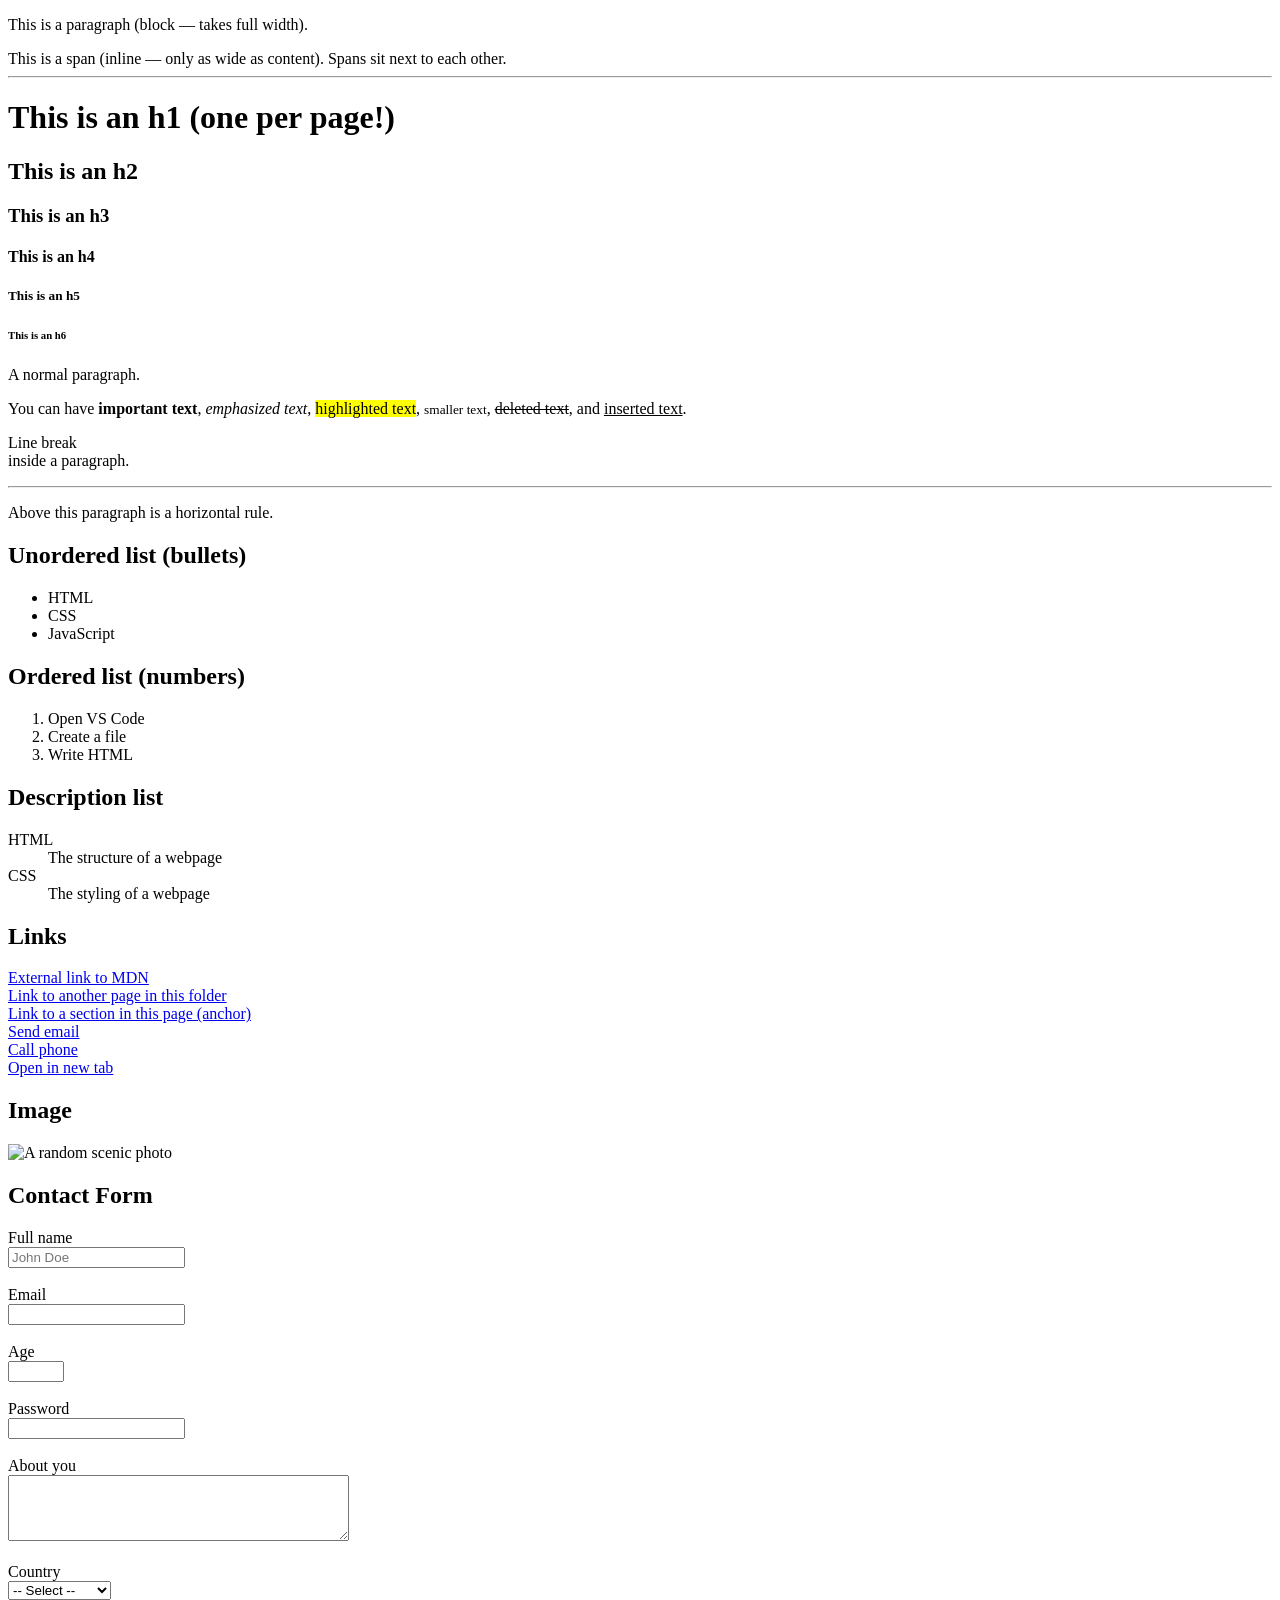
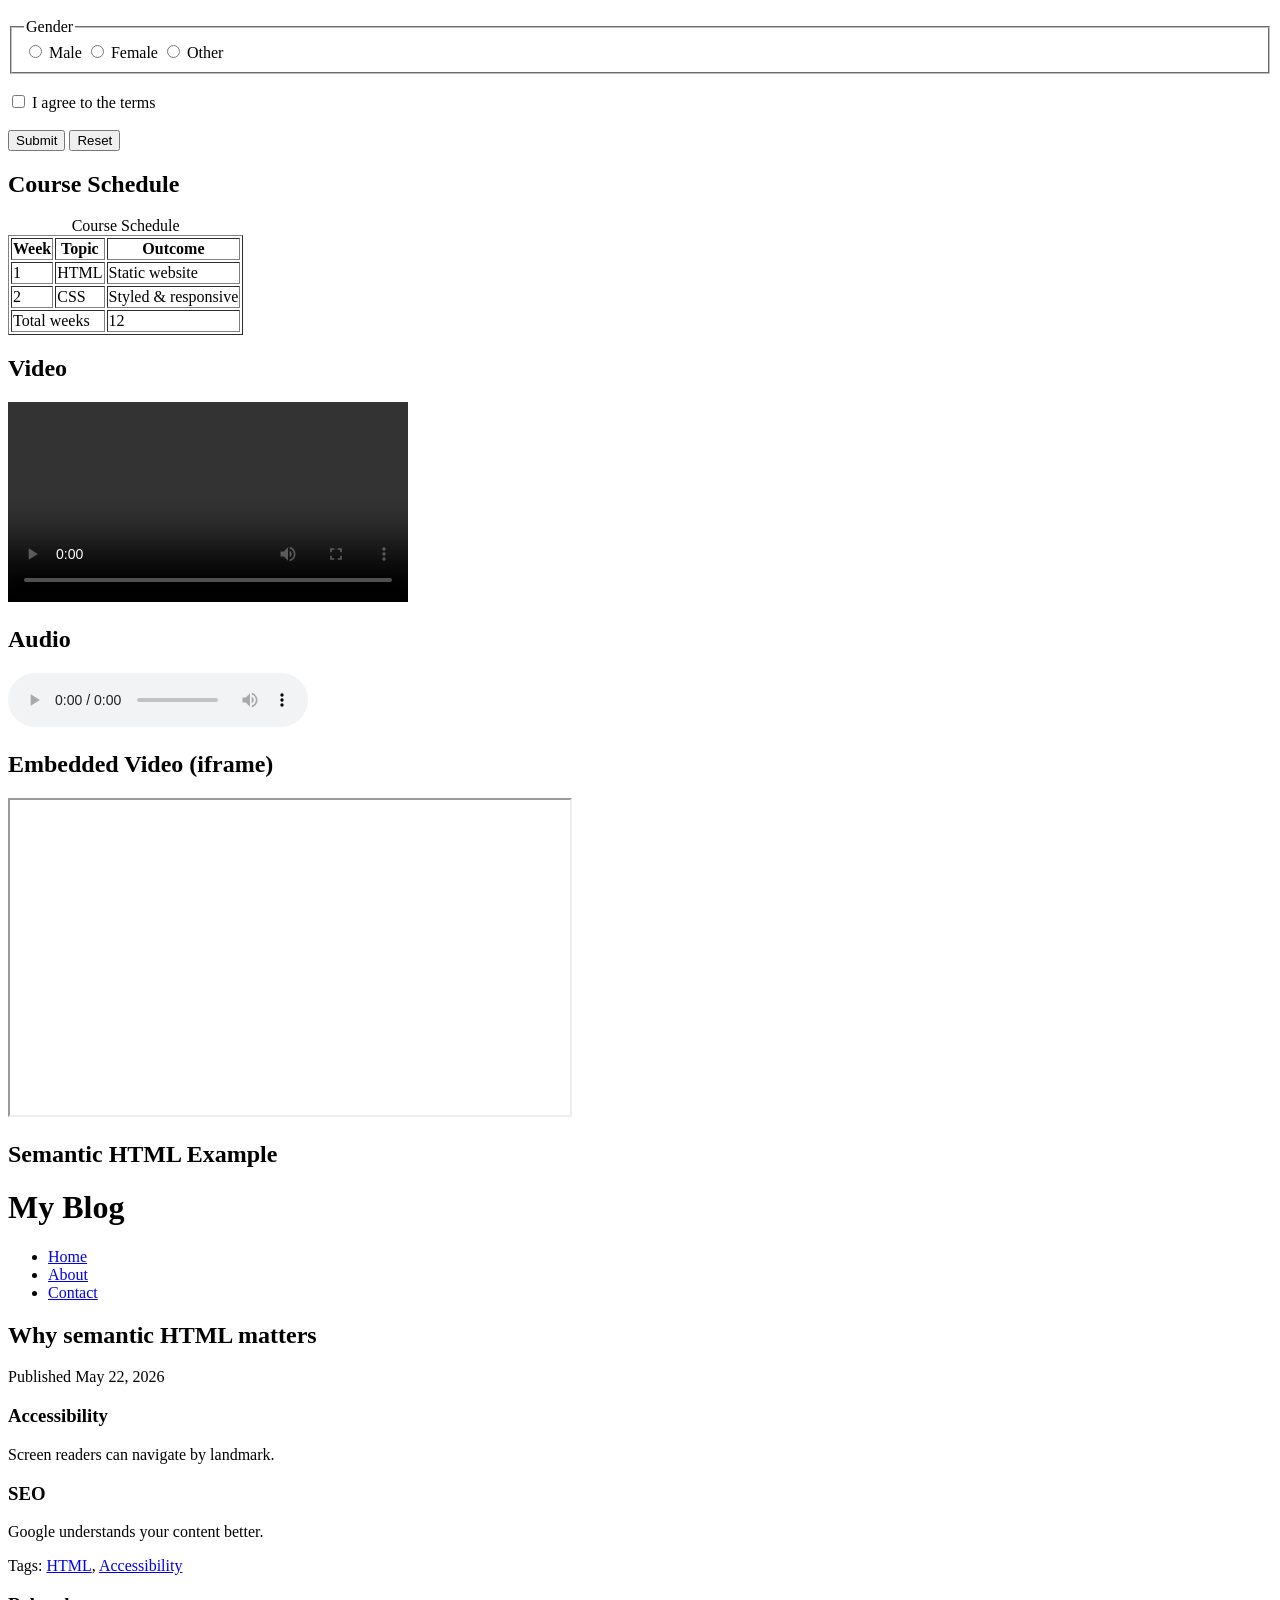
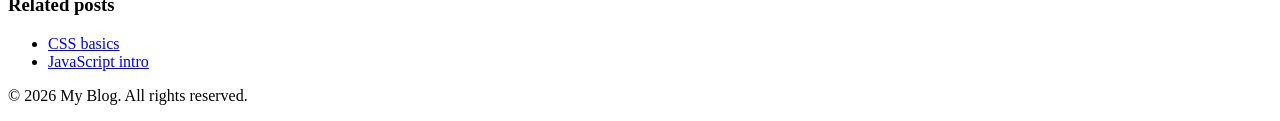
==== index.html @ 786afb17 "HTML essentials workshop - MERN Summer Intensive Week 1" ====
<!DOCTYPE html>
<html lang="en">
<head>
  <meta charset="UTF-8" />
  <meta name="viewport" content="width=device-width, initial-scale=1.0" />
  <title>HTML Essentials Practice</title>
</head>
<body>

  <!-- Part 1: Block vs Inline -->
  <p>This is a paragraph (block — takes full width).</p>
  <span>This is a span (inline — only as wide as content).</span>
  <span>Spans sit next to each other.</span>

  <hr />

  <!-- Part 2: Headings -->
  <h1>This is an h1 (one per page!)</h1>
  <h2>This is an h2</h2>
  <h3>This is an h3</h3>
  <h4>This is an h4</h4>
  <h5>This is an h5</h5>
  <h6>This is an h6</h6>

  <!-- Part 2: Text Formatting -->
  <p>A normal paragraph.</p>
  <p>
    You can have <strong>important text</strong>,
    <em>emphasized text</em>,
    <mark>highlighted text</mark>,
    <small>smaller text</small>,
    <del>deleted text</del>,
    and <ins>inserted text</ins>.
  </p>
  <p>Line break <br /> inside a paragraph.</p>
  <hr />
  <p>Above this paragraph is a horizontal rule.</p>

  <!-- Part 2: Lists -->
  <h2>Unordered list (bullets)</h2>
  <ul>
    <li>HTML</li>
    <li>CSS</li>
    <li>JavaScript</li>
  </ul>

  <h2>Ordered list (numbers)</h2>
  <ol>
    <li>Open VS Code</li>
    <li>Create a file</li>
    <li>Write HTML</li>
  </ol>

  <h2>Description list</h2>
  <dl>
    <dt>HTML</dt>
    <dd>The structure of a webpage</dd>
    <dt>CSS</dt>
    <dd>The styling of a webpage</dd>
  </dl>

  <!-- Part 2: Links -->
  <h2>Links</h2>
  <a href="https://developer.mozilla.org">External link to MDN</a><br />
  <a href="about.html">Link to another page in this folder</a><br />
  <a href="#contact">Link to a section in this page (anchor)</a><br />
  <a href="mailto:hello@example.com">Send email</a><br />
  <a href="tel:+9779800000000">Call phone</a><br />
  <a href="https://example.com" target="_blank" rel="noopener">Open in new tab</a>

  <!-- Part 2: Image -->
  <h2>Image</h2>
  <img
    src="https://picsum.photos/300/200"
    alt="A random scenic photo"
    width="300"
    height="200"
  />

  <!-- Part 3: Form -->
  <h2>Contact Form</h2>
  <form action="/submit" method="POST">
    <label for="name">Full name</label><br />
    <input type="text" id="name" name="name" placeholder="John Doe" required /><br /><br />

    <label for="email">Email</label><br />
    <input type="email" id="email" name="email" required /><br /><br />

    <label for="age">Age</label><br />
    <input type="number" id="age" name="age" min="13" max="120" /><br /><br />

    <label for="password">Password</label><br />
    <input type="password" id="password" name="password" minlength="8" required /><br /><br />

    <label for="bio">About you</label><br />
    <textarea id="bio" name="bio" rows="4" cols="40"></textarea><br /><br />

    <label for="country">Country</label><br />
    <select id="country" name="country">
      <option value="">-- Select --</option>
      <option value="np">Nepal</option>
      <option value="in">India</option>
      <option value="us">United States</option>
    </select><br /><br />

    <fieldset>
      <legend>Gender</legend>
      <input type="radio" id="m" name="gender" value="male" />
      <label for="m">Male</label>
      <input type="radio" id="f" name="gender" value="female" />
      <label for="f">Female</label>
      <input type="radio" id="o" name="gender" value="other" />
      <label for="o">Other</label>
    </fieldset><br />

    <input type="checkbox" id="terms" name="terms" required />
    <label for="terms">I agree to the terms</label><br /><br />

    <button type="submit">Submit</button>
    <button type="reset">Reset</button>
  </form>

  <!-- Part 4: Table -->
  <h2>Course Schedule</h2>
  <table border="1">
    <caption>Course Schedule</caption>
    <thead>
      <tr>
        <th>Week</th>
        <th>Topic</th>
        <th>Outcome</th>
      </tr>
    </thead>
    <tbody>
      <tr>
        <td>1</td>
        <td>HTML</td>
        <td>Static website</td>
      </tr>
      <tr>
        <td>2</td>
        <td>CSS</td>
        <td>Styled &amp; responsive</td>
      </tr>
    </tbody>
    <tfoot>
      <tr>
        <td colspan="2">Total weeks</td>
        <td>12</td>
      </tr>
    </tfoot>
  </table>

  <!-- Part 4: Media -->
  <h2>Video</h2>
  <video controls width="400">
    <source src="https://www.w3schools.com/html/mov_bbb.mp4" type="video/mp4" />
    <source src="https://www.w3schools.com/html/mov_bbb.ogg" type="video/ogg" />
    Your browser does not support video.
  </video>

  <h2>Audio</h2>
  <audio controls>
    <source src="https://www.w3schools.com/html/horse.mp3" type="audio/mpeg" />
    Your browser does not support audio.
  </audio>

  <h2>Embedded Video (iframe)</h2>
  <iframe
    src="https://www.youtube.com/embed/dQw4w9WgXcQ"
    width="560"
    height="315"
    title="YouTube video"
    allowfullscreen
  ></iframe>

  <!-- Part 5: Semantic Structure -->
  <h2>Semantic HTML Example</h2>

  <header>
    <h1>My Blog</h1>
    <nav>
      <ul>
        <li><a href="/">Home</a></li>
        <li><a href="/about">About</a></li>
        <li><a href="/contact">Contact</a></li>
      </ul>
    </nav>
  </header>

  <main>
    <article>
      <header>
        <h2>Why semantic HTML matters</h2>
        <p>Published <time datetime="2026-05-22">May 22, 2026</time></p>
      </header>
      <section>
        <h3>Accessibility</h3>
        <p>Screen readers can navigate by landmark.</p>
      </section>
      <section>
        <h3>SEO</h3>
        <p>Google understands your content better.</p>
      </section>
      <footer>
        <p>Tags: <a href="#html">HTML</a>, <a href="#a11y">Accessibility</a></p>
      </footer>
    </article>

    <aside>
      <h3>Related posts</h3>
      <ul>
        <li><a href="#">CSS basics</a></li>
        <li><a href="#">JavaScript intro</a></li>
      </ul>
    </aside>
  </main>

  <footer id="contact">
    <p>&copy; 2026 My Blog. All rights reserved.</p>
  </footer>

</body>
</html>
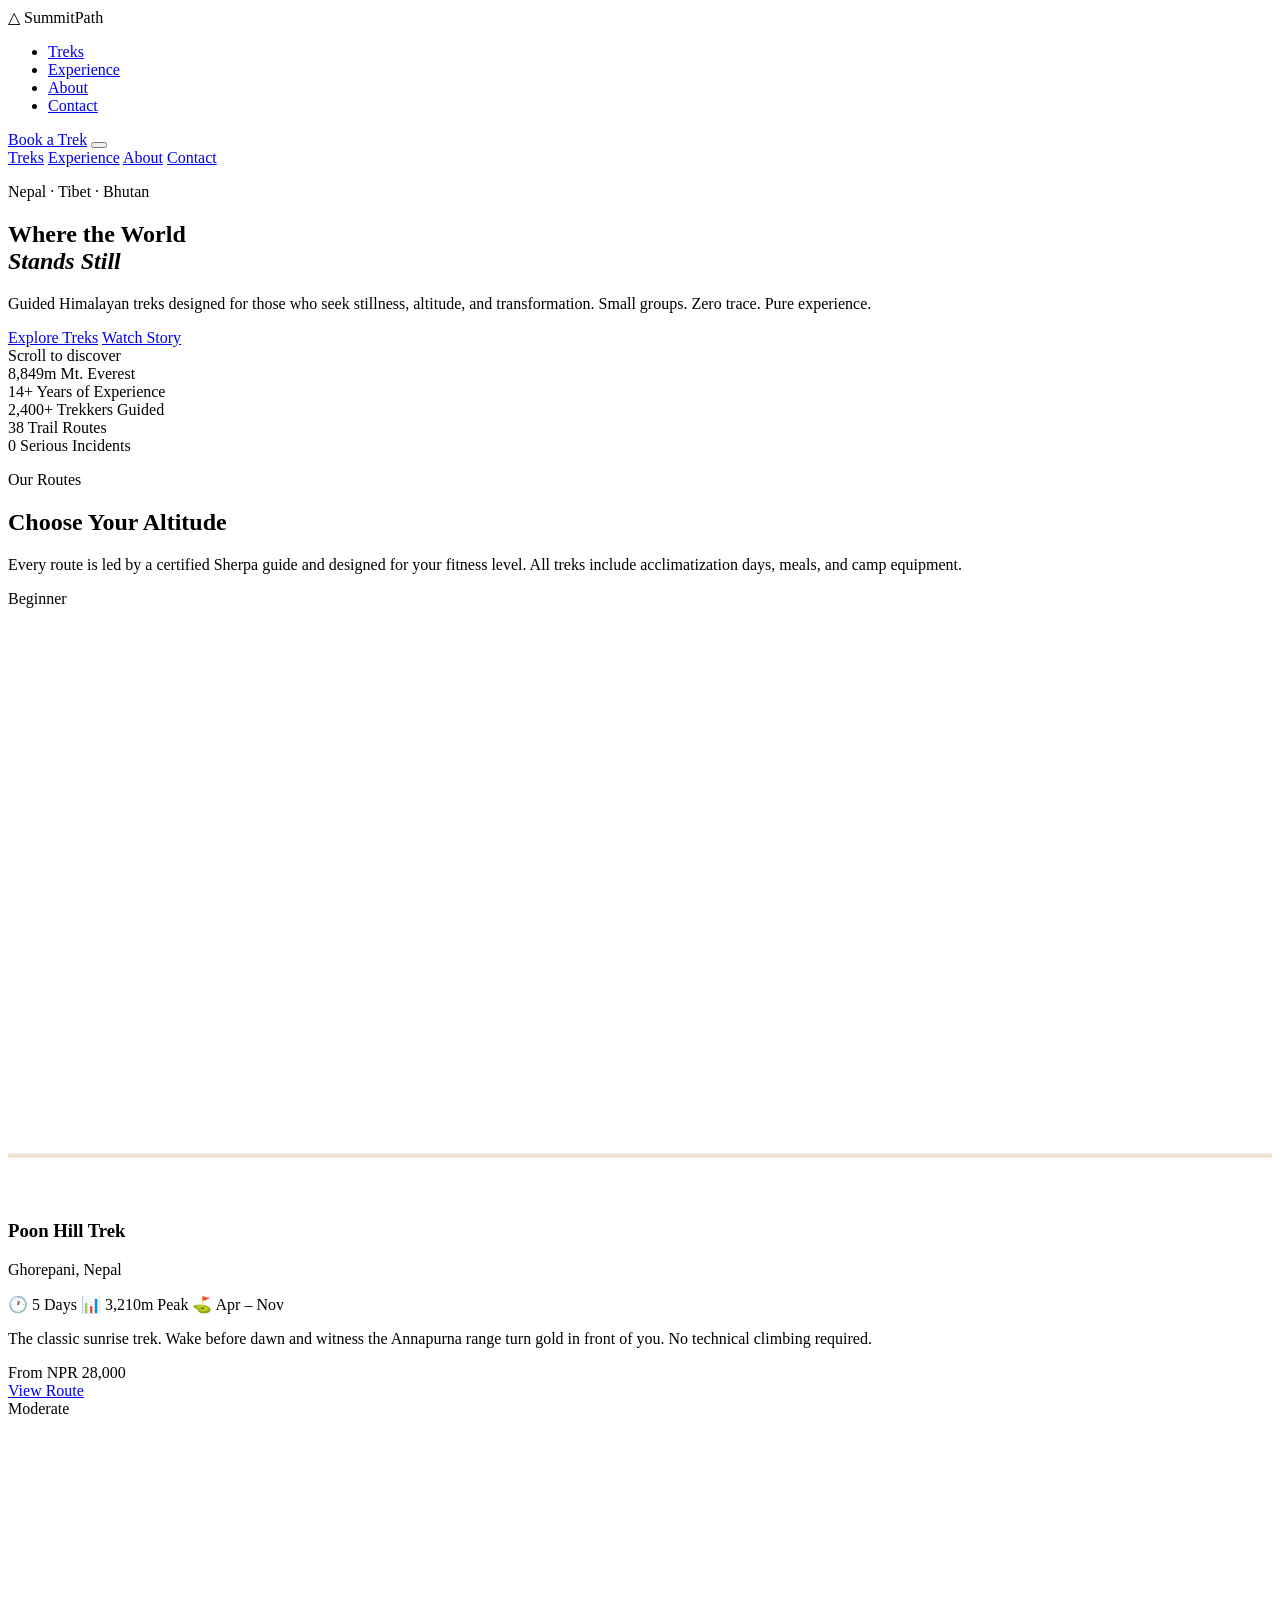
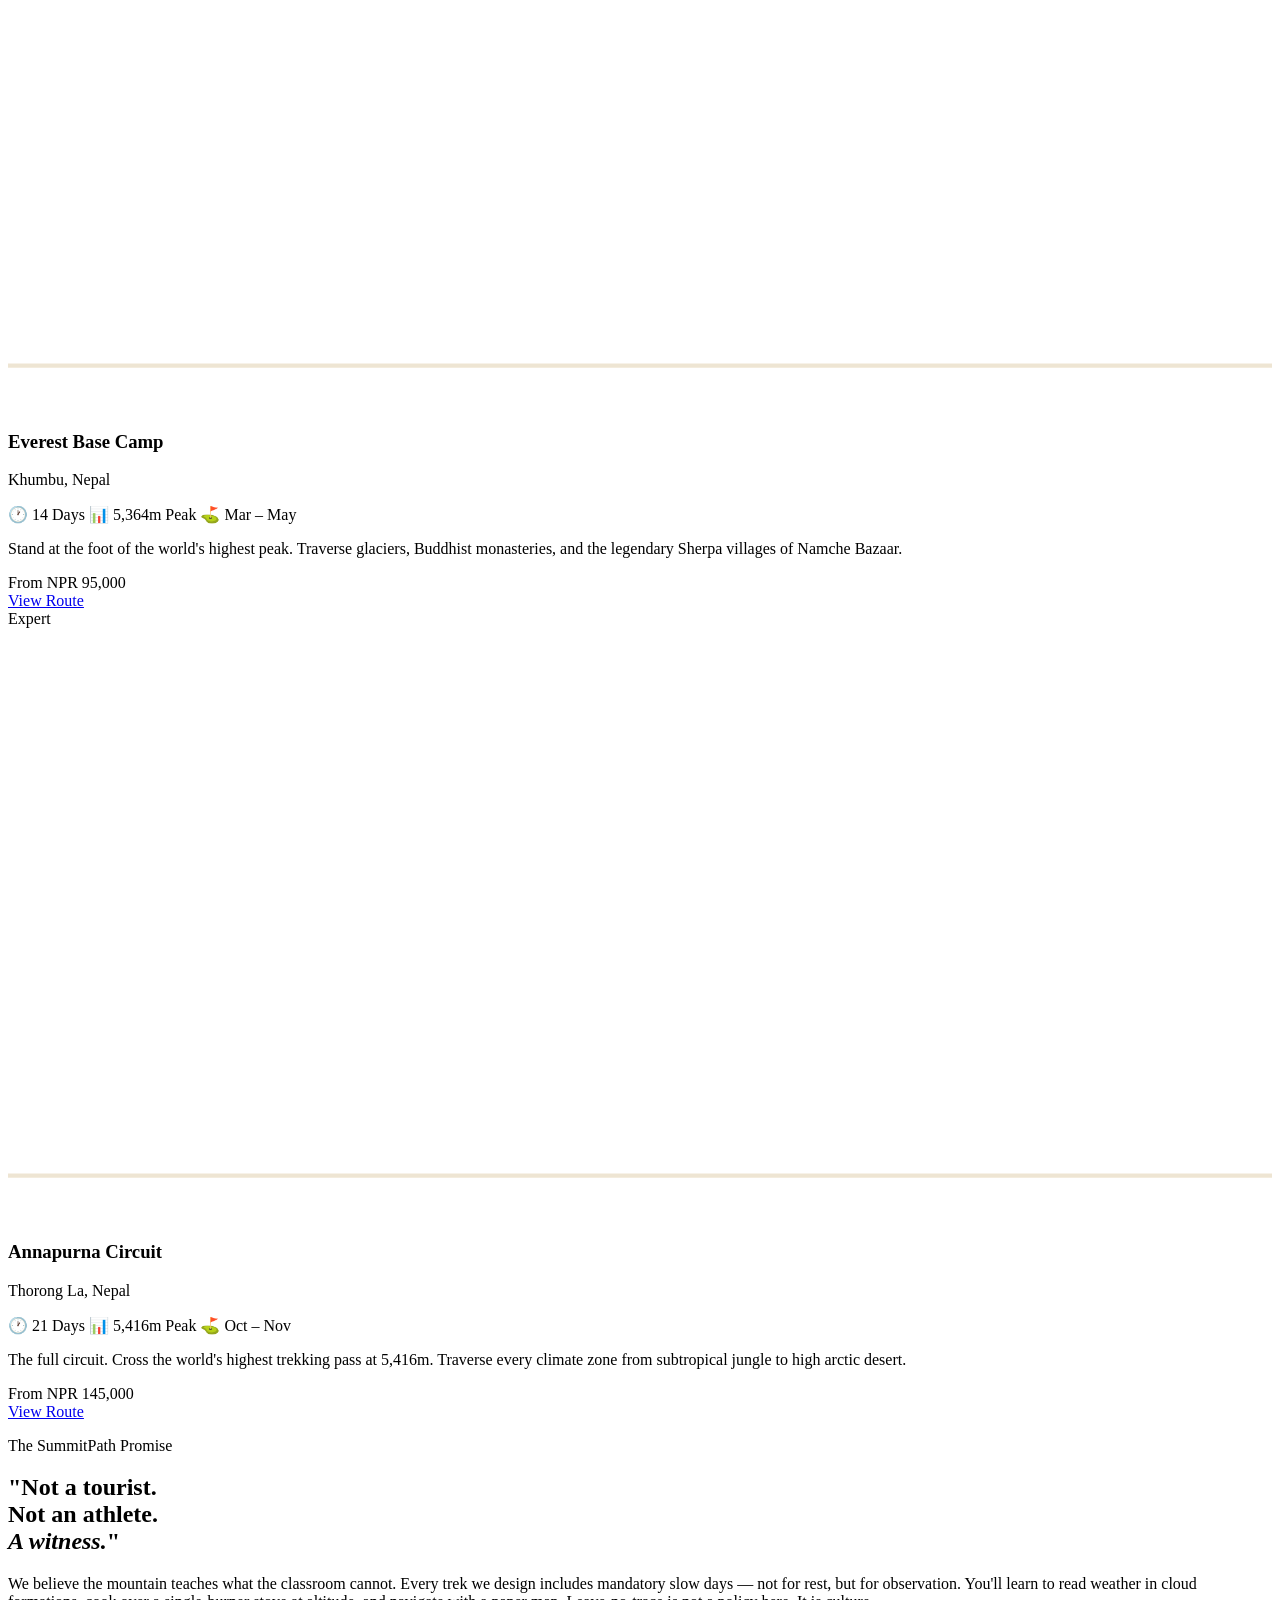
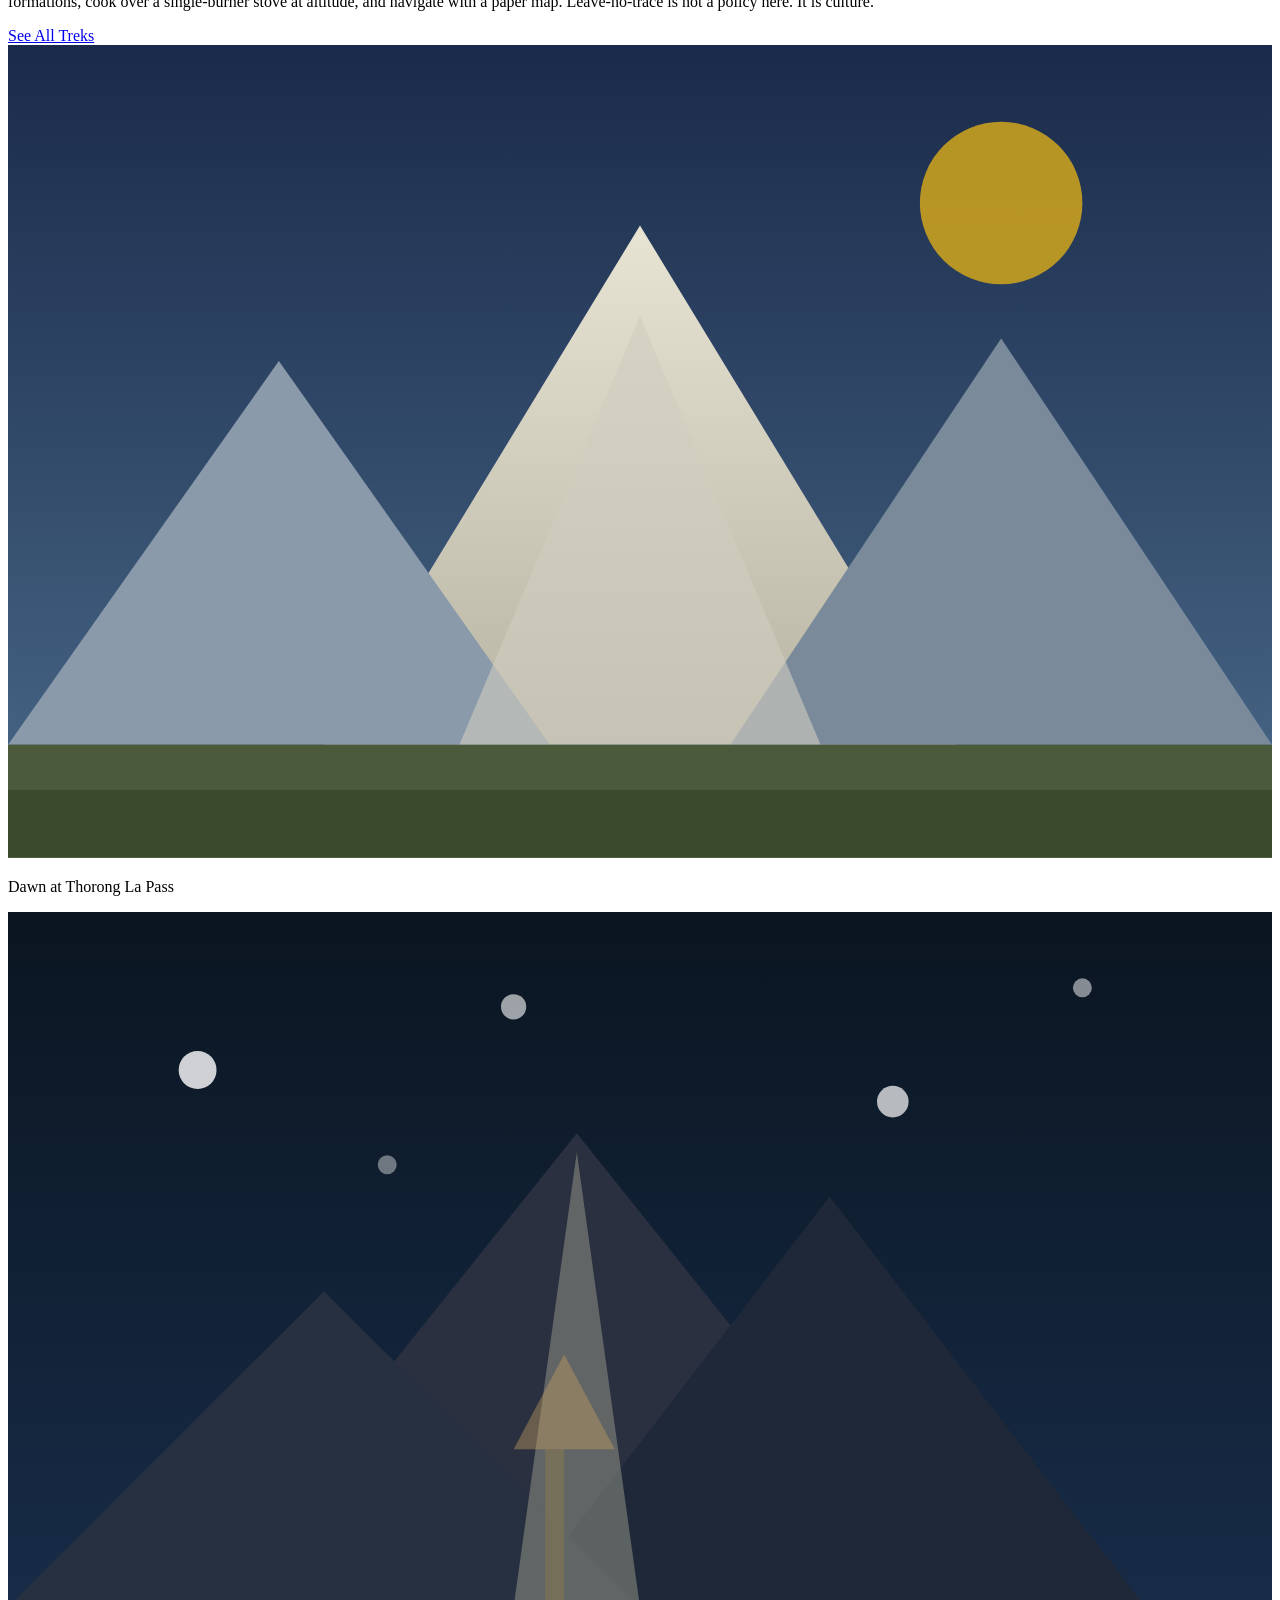
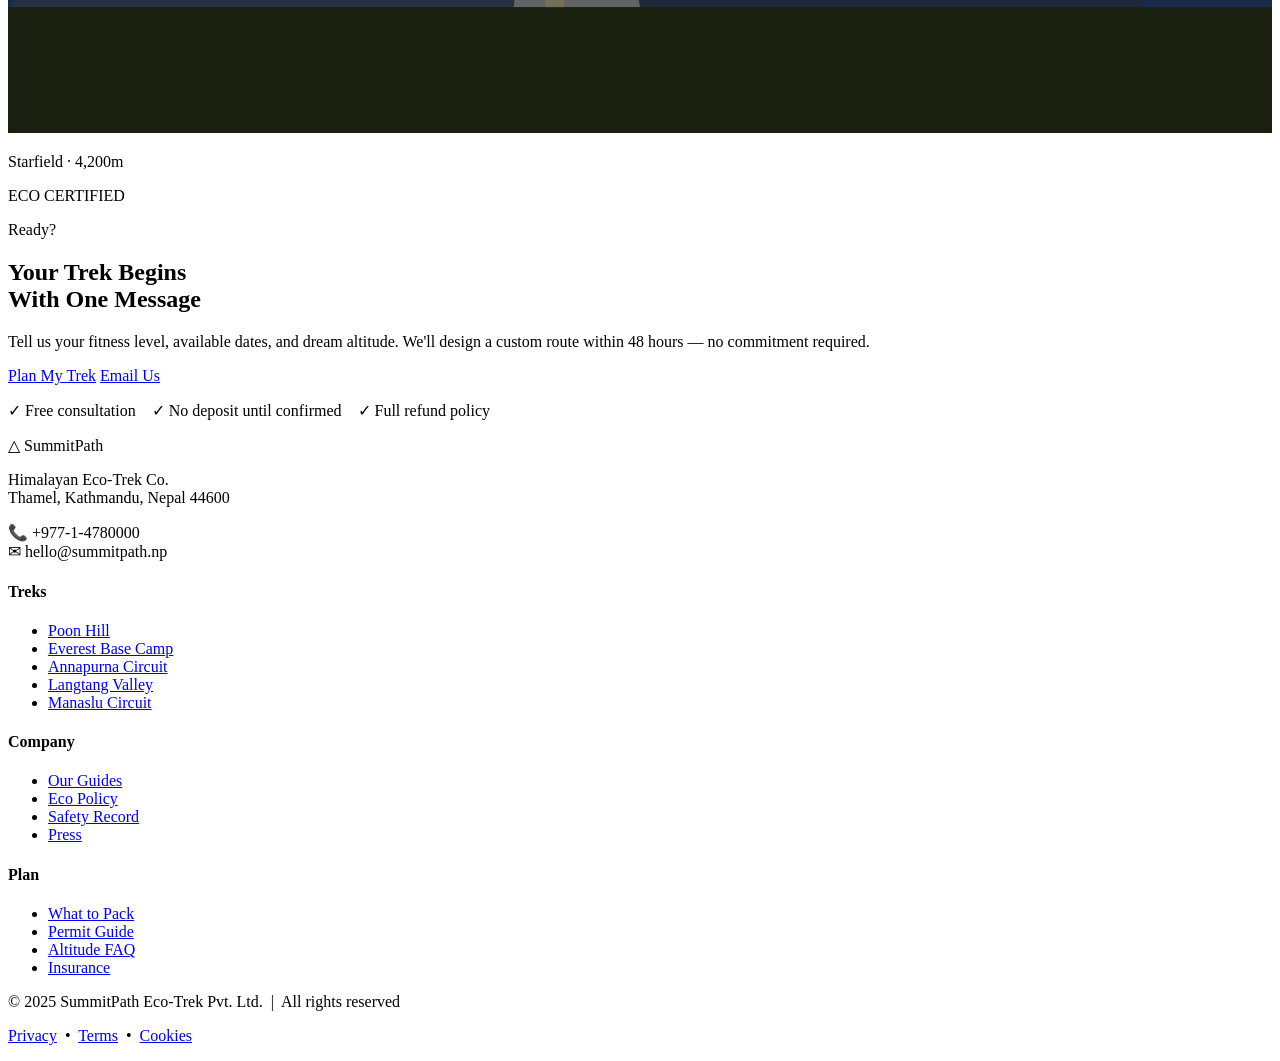
==== commit 46b55c4f: "Week 2 - Workshop Assignment: Design Without Instructions" ====
--- a/index.html
+++ b/index.html
@@ -3,222 +3,401 @@
 <head>
   <meta charset="UTF-8" />
   <meta name="viewport" content="width=device-width, initial-scale=1.0" />
-  <title>HTML Essentials Practice</title>
+  <title>SummitPath — Himalayan Eco-Trek</title>
+  <link rel="preconnect" href="https://fonts.googleapis.com" />
+  <link rel="preconnect" href="https://fonts.gstatic.com" crossorigin />
+  <link href="https://fonts.googleapis.com/css2?family=Playfair+Display:wght@400;700;900&family=Raleway:wght@300;400;500;600&display=swap" rel="stylesheet" />
+  <link rel="stylesheet" href="style.css" />
 </head>
 <body>
 
-  <!-- Part 1: Block vs Inline -->
-  <p>This is a paragraph (block — takes full width).</p>
-  <span>This is a span (inline — only as wide as content).</span>
-  <span>Spans sit next to each other.</span>
-
-  <hr />
-
-  <!-- Part 2: Headings -->
-  <h1>This is an h1 (one per page!)</h1>
-  <h2>This is an h2</h2>
-  <h3>This is an h3</h3>
-  <h4>This is an h4</h4>
-  <h5>This is an h5</h5>
-  <h6>This is an h6</h6>
-
-  <!-- Part 2: Text Formatting -->
-  <p>A normal paragraph.</p>
-  <p>
-    You can have <strong>important text</strong>,
-    <em>emphasized text</em>,
-    <mark>highlighted text</mark>,
-    <small>smaller text</small>,
-    <del>deleted text</del>,
-    and <ins>inserted text</ins>.
-  </p>
-  <p>Line break <br /> inside a paragraph.</p>
-  <hr />
-  <p>Above this paragraph is a horizontal rule.</p>
-
-  <!-- Part 2: Lists -->
-  <h2>Unordered list (bullets)</h2>
-  <ul>
-    <li>HTML</li>
-    <li>CSS</li>
-    <li>JavaScript</li>
-  </ul>
-
-  <h2>Ordered list (numbers)</h2>
-  <ol>
-    <li>Open VS Code</li>
-    <li>Create a file</li>
-    <li>Write HTML</li>
-  </ol>
-
-  <h2>Description list</h2>
-  <dl>
-    <dt>HTML</dt>
-    <dd>The structure of a webpage</dd>
-    <dt>CSS</dt>
-    <dd>The styling of a webpage</dd>
-  </dl>
-
-  <!-- Part 2: Links -->
-  <h2>Links</h2>
-  <a href="https://developer.mozilla.org">External link to MDN</a><br />
-  <a href="about.html">Link to another page in this folder</a><br />
-  <a href="#contact">Link to a section in this page (anchor)</a><br />
-  <a href="mailto:hello@example.com">Send email</a><br />
-  <a href="tel:+9779800000000">Call phone</a><br />
-  <a href="https://example.com" target="_blank" rel="noopener">Open in new tab</a>
-
-  <!-- Part 2: Image -->
-  <h2>Image</h2>
-  <img
-    src="https://picsum.photos/300/200"
-    alt="A random scenic photo"
-    width="300"
-    height="200"
-  />
-
-  <!-- Part 3: Form -->
-  <h2>Contact Form</h2>
-  <form action="/submit" method="POST">
-    <label for="name">Full name</label><br />
-    <input type="text" id="name" name="name" placeholder="John Doe" required /><br /><br />
-
-    <label for="email">Email</label><br />
-    <input type="email" id="email" name="email" required /><br /><br />
-
-    <label for="age">Age</label><br />
-    <input type="number" id="age" name="age" min="13" max="120" /><br /><br />
-
-    <label for="password">Password</label><br />
-    <input type="password" id="password" name="password" minlength="8" required /><br /><br />
-
-    <label for="bio">About you</label><br />
-    <textarea id="bio" name="bio" rows="4" cols="40"></textarea><br /><br />
-
-    <label for="country">Country</label><br />
-    <select id="country" name="country">
-      <option value="">-- Select --</option>
-      <option value="np">Nepal</option>
-      <option value="in">India</option>
-      <option value="us">United States</option>
-    </select><br /><br />
-
-    <fieldset>
-      <legend>Gender</legend>
-      <input type="radio" id="m" name="gender" value="male" />
-      <label for="m">Male</label>
-      <input type="radio" id="f" name="gender" value="female" />
-      <label for="f">Female</label>
-      <input type="radio" id="o" name="gender" value="other" />
-      <label for="o">Other</label>
-    </fieldset><br />
-
-    <input type="checkbox" id="terms" name="terms" required />
-    <label for="terms">I agree to the terms</label><br /><br />
-
-    <button type="submit">Submit</button>
-    <button type="reset">Reset</button>
-  </form>
-
-  <!-- Part 4: Table -->
-  <h2>Course Schedule</h2>
-  <table border="1">
-    <caption>Course Schedule</caption>
-    <thead>
-      <tr>
-        <th>Week</th>
-        <th>Topic</th>
-        <th>Outcome</th>
-      </tr>
-    </thead>
-    <tbody>
-      <tr>
-        <td>1</td>
-        <td>HTML</td>
-        <td>Static website</td>
-      </tr>
-      <tr>
-        <td>2</td>
-        <td>CSS</td>
-        <td>Styled &amp; responsive</td>
-      </tr>
-    </tbody>
-    <tfoot>
-      <tr>
-        <td colspan="2">Total weeks</td>
-        <td>12</td>
-      </tr>
-    </tfoot>
-  </table>
-
-  <!-- Part 4: Media -->
-  <h2>Video</h2>
-  <video controls width="400">
-    <source src="https://www.w3schools.com/html/mov_bbb.mp4" type="video/mp4" />
-    <source src="https://www.w3schools.com/html/mov_bbb.ogg" type="video/ogg" />
-    Your browser does not support video.
-  </video>
-
-  <h2>Audio</h2>
-  <audio controls>
-    <source src="https://www.w3schools.com/html/horse.mp3" type="audio/mpeg" />
-    Your browser does not support audio.
-  </audio>
-
-  <h2>Embedded Video (iframe)</h2>
-  <iframe
-    src="https://www.youtube.com/embed/dQw4w9WgXcQ"
-    width="560"
-    height="315"
-    title="YouTube video"
-    allowfullscreen
-  ></iframe>
-
-  <!-- Part 5: Semantic Structure -->
-  <h2>Semantic HTML Example</h2>
-
-  <header>
-    <h1>My Blog</h1>
-    <nav>
-      <ul>
-        <li><a href="/">Home</a></li>
-        <li><a href="/about">About</a></li>
-        <li><a href="/contact">Contact</a></li>
+  <!-- ===== NAVIGATION ===== -->
+  <nav class="navbar" id="navbar">
+    <div class="nav-container">
+      <div class="nav-logo">
+        <span class="logo-symbol">&#9651;</span>
+        <span class="logo-text">SummitPath</span>
+      </div>
+      <ul class="nav-links">
+        <li><a href="#treks">Treks</a></li>
+        <li><a href="#experience">Experience</a></li>
+        <li><a href="#about">About</a></li>
+        <li><a href="#contact">Contact</a></li>
       </ul>
-    </nav>
-  </header>
-
-  <main>
-    <article>
-      <header>
-        <h2>Why semantic HTML matters</h2>
-        <p>Published <time datetime="2026-05-22">May 22, 2026</time></p>
-      </header>
-      <section>
-        <h3>Accessibility</h3>
-        <p>Screen readers can navigate by landmark.</p>
-      </section>
-      <section>
-        <h3>SEO</h3>
-        <p>Google understands your content better.</p>
-      </section>
-      <footer>
-        <p>Tags: <a href="#html">HTML</a>, <a href="#a11y">Accessibility</a></p>
-      </footer>
-    </article>
-
-    <aside>
-      <h3>Related posts</h3>
-      <ul>
-        <li><a href="#">CSS basics</a></li>
-        <li><a href="#">JavaScript intro</a></li>
-      </ul>
-    </aside>
-  </main>
-
-  <footer id="contact">
-    <p>&copy; 2026 My Blog. All rights reserved.</p>
+      <a href="#contact" class="nav-cta">Book a Trek</a>
+      <button class="hamburger" id="hamburger" aria-label="Menu">
+        <span></span><span></span><span></span>
+      </button>
+    </div>
+    <div class="mobile-menu" id="mobile-menu">
+      <a href="#treks">Treks</a>
+      <a href="#experience">Experience</a>
+      <a href="#about">About</a>
+      <a href="#contact">Contact</a>
+    </div>
+  </nav>
+
+  <!-- ===== HERO SECTION ===== -->
+  <section class="hero" id="home">
+    <div class="hero-bg"></div>
+    <div class="hero-overlay"></div>
+    <div class="hero-content">
+      <p class="hero-eyebrow">Nepal · Tibet · Bhutan</p>
+      <h1 class="hero-title">Where the World<br /><em>Stands Still</em></h1>
+      <p class="hero-subtitle">
+        Guided Himalayan treks designed for those who seek stillness,
+        altitude, and transformation. Small groups. Zero trace. Pure experience.
+      </p>
+      <div class="hero-buttons">
+        <a href="#treks" class="btn btn-primary">Explore Treks</a>
+        <a href="#experience" class="btn btn-ghost">Watch Story</a>
+      </div>
+      <div class="hero-scroll-hint">
+        <span>Scroll to discover</span>
+        <div class="scroll-line"></div>
+      </div>
+    </div>
+    <div class="hero-altitude">
+      <span>8,849m</span>
+      <span class="altitude-label">Mt. Everest</span>
+    </div>
+  </section>
+
+  <!-- ===== STATS BAR ===== -->
+  <section class="stats-bar reveal">
+    <div class="stats-container">
+      <div class="stat-item">
+        <span class="stat-number">14+</span>
+        <span class="stat-label">Years of Experience</span>
+      </div>
+      <div class="stat-divider"></div>
+      <div class="stat-item">
+        <span class="stat-number">2,400+</span>
+        <span class="stat-label">Trekkers Guided</span>
+      </div>
+      <div class="stat-divider"></div>
+      <div class="stat-item">
+        <span class="stat-number">38</span>
+        <span class="stat-label">Trail Routes</span>
+      </div>
+      <div class="stat-divider"></div>
+      <div class="stat-item">
+        <span class="stat-number">0</span>
+        <span class="stat-label">Serious Incidents</span>
+      </div>
+    </div>
+  </section>
+
+  <!-- ===== TREK CARDS SECTION ===== -->
+  <section class="treks-section" id="treks">
+    <div class="section-header reveal">
+      <p class="section-eyebrow">Our Routes</p>
+      <h2 class="section-title">Choose Your Altitude</h2>
+      <p class="section-subtitle">
+        Every route is led by a certified Sherpa guide and designed for your fitness level.
+        All treks include acclimatization days, meals, and camp equipment.
+      </p>
+    </div>
+
+    <div class="cards-grid">
+
+      <div class="trek-card reveal">
+        <div class="card-header beginner">
+          <div class="card-gradient-bg"></div>
+          <span class="difficulty-badge beginner-badge">Beginner</span>
+          <div class="card-mountain-art">
+            <svg viewBox="0 0 300 140" xmlns="http://www.w3.org/2000/svg">
+              <polygon points="50,130 150,20 250,130" fill="rgba(255,255,255,0.07)" />
+              <polygon points="0,130 90,55 180,130" fill="rgba(255,255,255,0.05)" />
+              <polygon points="120,130 200,40 280,130" fill="rgba(255,255,255,0.06)" />
+              <line x1="0" y1="130" x2="300" y2="130" stroke="rgba(200,169,110,0.3)" stroke-width="1" />
+            </svg>
+          </div>
+          <div class="card-header-text">
+            <h3>Poon Hill Trek</h3>
+            <p>Ghorepani, Nepal</p>
+          </div>
+        </div>
+        <div class="card-body">
+          <div class="card-meta">
+            <span class="meta-item">&#128336; 5 Days</span>
+            <span class="meta-item">&#128202; 3,210m Peak</span>
+            <span class="meta-item">&#9971; Apr – Nov</span>
+          </div>
+          <p class="card-description">
+            The classic sunrise trek. Wake before dawn and witness the Annapurna range
+            turn gold in front of you. No technical climbing required.
+          </p>
+          <div class="card-footer">
+            <div class="card-price">
+              <span class="price-label">From</span>
+              <span class="price-amount">NPR 28,000</span>
+            </div>
+            <a href="#contact" class="card-btn">View Route</a>
+          </div>
+        </div>
+      </div>
+
+      <div class="trek-card reveal" style="animation-delay: 0.15s;">
+        <div class="card-header moderate">
+          <div class="card-gradient-bg"></div>
+          <span class="difficulty-badge moderate-badge">Moderate</span>
+          <div class="card-mountain-art">
+            <svg viewBox="0 0 300 140" xmlns="http://www.w3.org/2000/svg">
+              <polygon points="150,10 250,130 50,130" fill="rgba(255,255,255,0.08)" />
+              <polygon points="20,130 100,40 190,130" fill="rgba(255,255,255,0.05)" />
+              <polygon points="110,130 200,30 290,130" fill="rgba(255,255,255,0.06)" />
+              <line x1="0" y1="130" x2="300" y2="130" stroke="rgba(200,169,110,0.3)" stroke-width="1" />
+            </svg>
+          </div>
+          <div class="card-header-text">
+            <h3>Everest Base Camp</h3>
+            <p>Khumbu, Nepal</p>
+          </div>
+        </div>
+        <div class="card-body">
+          <div class="card-meta">
+            <span class="meta-item">&#128336; 14 Days</span>
+            <span class="meta-item">&#128202; 5,364m Peak</span>
+            <span class="meta-item">&#9971; Mar – May</span>
+          </div>
+          <p class="card-description">
+            Stand at the foot of the world's highest peak. Traverse glaciers,
+            Buddhist monasteries, and the legendary Sherpa villages of Namche Bazaar.
+          </p>
+          <div class="card-footer">
+            <div class="card-price">
+              <span class="price-label">From</span>
+              <span class="price-amount">NPR 95,000</span>
+            </div>
+            <a href="#contact" class="card-btn">View Route</a>
+          </div>
+        </div>
+      </div>
+
+      <div class="trek-card reveal" style="animation-delay: 0.3s;">
+        <div class="card-header expert">
+          <div class="card-gradient-bg"></div>
+          <span class="difficulty-badge expert-badge">Expert</span>
+          <div class="card-mountain-art">
+            <svg viewBox="0 0 300 140" xmlns="http://www.w3.org/2000/svg">
+              <polygon points="150,5 270,130 30,130" fill="rgba(255,255,255,0.09)" />
+              <polygon points="0,130 110,35 210,130" fill="rgba(255,255,255,0.05)" />
+              <polygon points="90,130 200,25 300,130" fill="rgba(255,255,255,0.06)" />
+              <line x1="0" y1="130" x2="300" y2="130" stroke="rgba(200,169,110,0.3)" stroke-width="1" />
+            </svg>
+          </div>
+          <div class="card-header-text">
+            <h3>Annapurna Circuit</h3>
+            <p>Thorong La, Nepal</p>
+          </div>
+        </div>
+        <div class="card-body">
+          <div class="card-meta">
+            <span class="meta-item">&#128336; 21 Days</span>
+            <span class="meta-item">&#128202; 5,416m Peak</span>
+            <span class="meta-item">&#9971; Oct – Nov</span>
+          </div>
+          <p class="card-description">
+            The full circuit. Cross the world's highest trekking pass at 5,416m.
+            Traverse every climate zone from subtropical jungle to high arctic desert.
+          </p>
+          <div class="card-footer">
+            <div class="card-price">
+              <span class="price-label">From</span>
+              <span class="price-amount">NPR 145,000</span>
+            </div>
+            <a href="#contact" class="card-btn">View Route</a>
+          </div>
+        </div>
+      </div>
+
+    </div>
+  </section>
+
+  <!-- ===== IMAGE / EXPERIENCE SECTION ===== -->
+  <section class="experience-section" id="experience">
+    <div class="experience-inner reveal">
+      <div class="experience-text">
+        <p class="section-eyebrow">The SummitPath Promise</p>
+        <h2 class="experience-quote">
+          "Not a tourist.<br />Not an athlete.<br /><em>A witness.</em>"
+        </h2>
+        <p class="experience-body">
+          We believe the mountain teaches what the classroom cannot. Every trek we design
+          includes mandatory slow days — not for rest, but for observation. You'll learn
+          to read weather in cloud formations, cook over a single-burner stove at altitude,
+          and navigate with a paper map. Leave-no-trace is not a policy here. It is culture.
+        </p>
+        <a href="#treks" class="btn btn-primary">See All Treks</a>
+      </div>
+      <div class="experience-visual">
+        <div class="visual-card-stack">
+          <div class="visual-card vc1">
+            <div class="vc-landscape">
+              <svg viewBox="0 0 280 180" xmlns="http://www.w3.org/2000/svg">
+                <defs>
+                  <linearGradient id="sky1" x1="0" y1="0" x2="0" y2="1">
+                    <stop offset="0%" stop-color="#1a2a4a" />
+                    <stop offset="100%" stop-color="#4a6a8a" />
+                  </linearGradient>
+                  <linearGradient id="snow1" x1="0" y1="0" x2="0" y2="1">
+                    <stop offset="0%" stop-color="#e8e4d4" />
+                    <stop offset="100%" stop-color="#b8b4a4" />
+                  </linearGradient>
+                </defs>
+                <rect width="280" height="180" fill="url(#sky1)" />
+                <circle cx="220" cy="35" r="18" fill="#c8a020" opacity="0.9" />
+                <polygon points="70,155 140,40 210,155" fill="url(#snow1)" />
+                <polygon points="0,155 60,70 120,155" fill="#8a9aaa" />
+                <polygon points="160,155 220,65 280,155" fill="#7a8a9a" />
+                <polygon points="100,155 140,60 180,155" fill="#d0cec0" opacity="0.6" />
+                <rect x="0" y="155" width="280" height="25" fill="#4a5a3a" />
+                <rect x="0" y="165" width="280" height="15" fill="#3a4a2a" />
+              </svg>
+            </div>
+            <p class="vc-label">Dawn at Thorong La Pass</p>
+          </div>
+          <div class="visual-card vc2">
+            <div class="vc-landscape">
+              <svg viewBox="0 0 200 130" xmlns="http://www.w3.org/2000/svg">
+                <defs>
+                  <linearGradient id="sky2" x1="0" y1="0" x2="0" y2="1">
+                    <stop offset="0%" stop-color="#0a1520" />
+                    <stop offset="100%" stop-color="#1a3050" />
+                  </linearGradient>
+                </defs>
+                <rect width="200" height="130" fill="url(#sky2)" />
+                <circle cx="30" cy="25" r="3" fill="white" opacity="0.8" />
+                <circle cx="80" cy="15" r="2" fill="white" opacity="0.6" />
+                <circle cx="140" cy="30" r="2.5" fill="white" opacity="0.7" />
+                <circle cx="170" cy="12" r="1.5" fill="white" opacity="0.5" />
+                <circle cx="60" cy="40" r="1.5" fill="white" opacity="0.4" />
+                <polygon points="30,110 90,35 150,110" fill="#2a3040" />
+                <polygon points="80,110 130,45 180,110" fill="#1e2838" />
+                <polygon points="0,110 50,60 100,110" fill="#263040" />
+                <polygon points="80,110 90,38 100,110" fill="#9a9a8a" opacity="0.5" />
+                <rect x="0" y="110" width="200" height="20" fill="#1a2010" />
+                <rect x="85" y="85" width="3" height="25" fill="#8a7a50" opacity="0.5" />
+                <polygon points="80,85 88,70 96,85" fill="#c8a060" opacity="0.4" />
+              </svg>
+            </div>
+            <p class="vc-label">Starfield · 4,200m</p>
+          </div>
+          <div class="visual-card vc3">
+            <div class="vc-badge">ECO CERTIFIED</div>
+          </div>
+        </div>
+      </div>
+    </div>
+  </section>
+
+  <!-- ===== CTA SECTION ===== -->
+  <section class="cta-section" id="about">
+    <div class="cta-inner reveal">
+      <p class="section-eyebrow">Ready?</p>
+      <h2 class="cta-title">Your Trek Begins<br />With One Message</h2>
+      <p class="cta-subtitle">
+        Tell us your fitness level, available dates, and dream altitude.
+        We'll design a custom route within 48 hours — no commitment required.
+      </p>
+      <div class="cta-buttons">
+        <a href="#contact" class="btn btn-primary btn-large">Plan My Trek</a>
+        <a href="mailto:hello@summitpath.np" class="btn btn-ghost">Email Us</a>
+      </div>
+      <p class="cta-note">&#10003; Free consultation &nbsp;&nbsp; &#10003; No deposit until confirmed &nbsp;&nbsp; &#10003; Full refund policy</p>
+    </div>
+  </section>
+
+  <!-- ===== CONTACT / FOOTER ===== -->
+  <footer class="footer" id="contact">
+    <div class="footer-top">
+      <div class="footer-brand">
+        <div class="footer-logo">
+          <span class="logo-symbol">&#9651;</span>
+          <span class="logo-text">SummitPath</span>
+        </div>
+        <p class="footer-tagline">
+          Himalayan Eco-Trek Co.<br />
+          Thamel, Kathmandu, Nepal 44600
+        </p>
+        <p class="footer-contact-info">
+          &#128222; +977-1-4780000<br />
+          &#9993; hello@summitpath.np
+        </p>
+      </div>
+      <div class="footer-links-group">
+        <h4>Treks</h4>
+        <ul>
+          <li><a href="#">Poon Hill</a></li>
+          <li><a href="#">Everest Base Camp</a></li>
+          <li><a href="#">Annapurna Circuit</a></li>
+          <li><a href="#">Langtang Valley</a></li>
+          <li><a href="#">Manaslu Circuit</a></li>
+        </ul>
+      </div>
+      <div class="footer-links-group">
+        <h4>Company</h4>
+        <ul>
+          <li><a href="#">Our Guides</a></li>
+          <li><a href="#">Eco Policy</a></li>
+          <li><a href="#">Safety Record</a></li>
+          <li><a href="#">Press</a></li>
+        </ul>
+      </div>
+      <div class="footer-links-group">
+        <h4>Plan</h4>
+        <ul>
+          <li><a href="#">What to Pack</a></li>
+          <li><a href="#">Permit Guide</a></li>
+          <li><a href="#">Altitude FAQ</a></li>
+          <li><a href="#">Insurance</a></li>
+        </ul>
+      </div>
+    </div>
+    <div class="footer-bottom">
+      <p class="footer-copy">
+        &copy; 2025 SummitPath Eco-Trek Pvt. Ltd. &nbsp;|&nbsp; All rights reserved
+      </p>
+      <p class="footer-legal">
+        <a href="#">Privacy</a> &nbsp;&bull;&nbsp;
+        <a href="#">Terms</a> &nbsp;&bull;&nbsp;
+        <a href="#">Cookies</a>
+      </p>
+    </div>
   </footer>
 
+  <script>
+    // Sticky navbar effect
+    const navbar = document.getElementById('navbar');
+    window.addEventListener('scroll', () => {
+      if (window.scrollY > 50) {
+        navbar.classList.add('scrolled');
+      } else {
+        navbar.classList.remove('scrolled');
+      }
+    });
+
+    // Hamburger menu toggle
+    const hamburger = document.getElementById('hamburger');
+    const mobileMenu = document.getElementById('mobile-menu');
+    hamburger.addEventListener('click', () => {
+      mobileMenu.classList.toggle('open');
+      hamburger.classList.toggle('active');
+    });
+
+    // Scroll-triggered fade-in using IntersectionObserver (Phase 5 self-learning)
+    const observer = new IntersectionObserver((entries) => {
+      entries.forEach(entry => {
+        if (entry.isIntersecting) {
+          entry.target.classList.add('visible');
+        }
+      });
+    }, { threshold: 0.12 });
+
+    document.querySelectorAll('.reveal').forEach(el => {
+      observer.observe(el);
+    });
+  </script>
 </body>
-</html>
+</html>
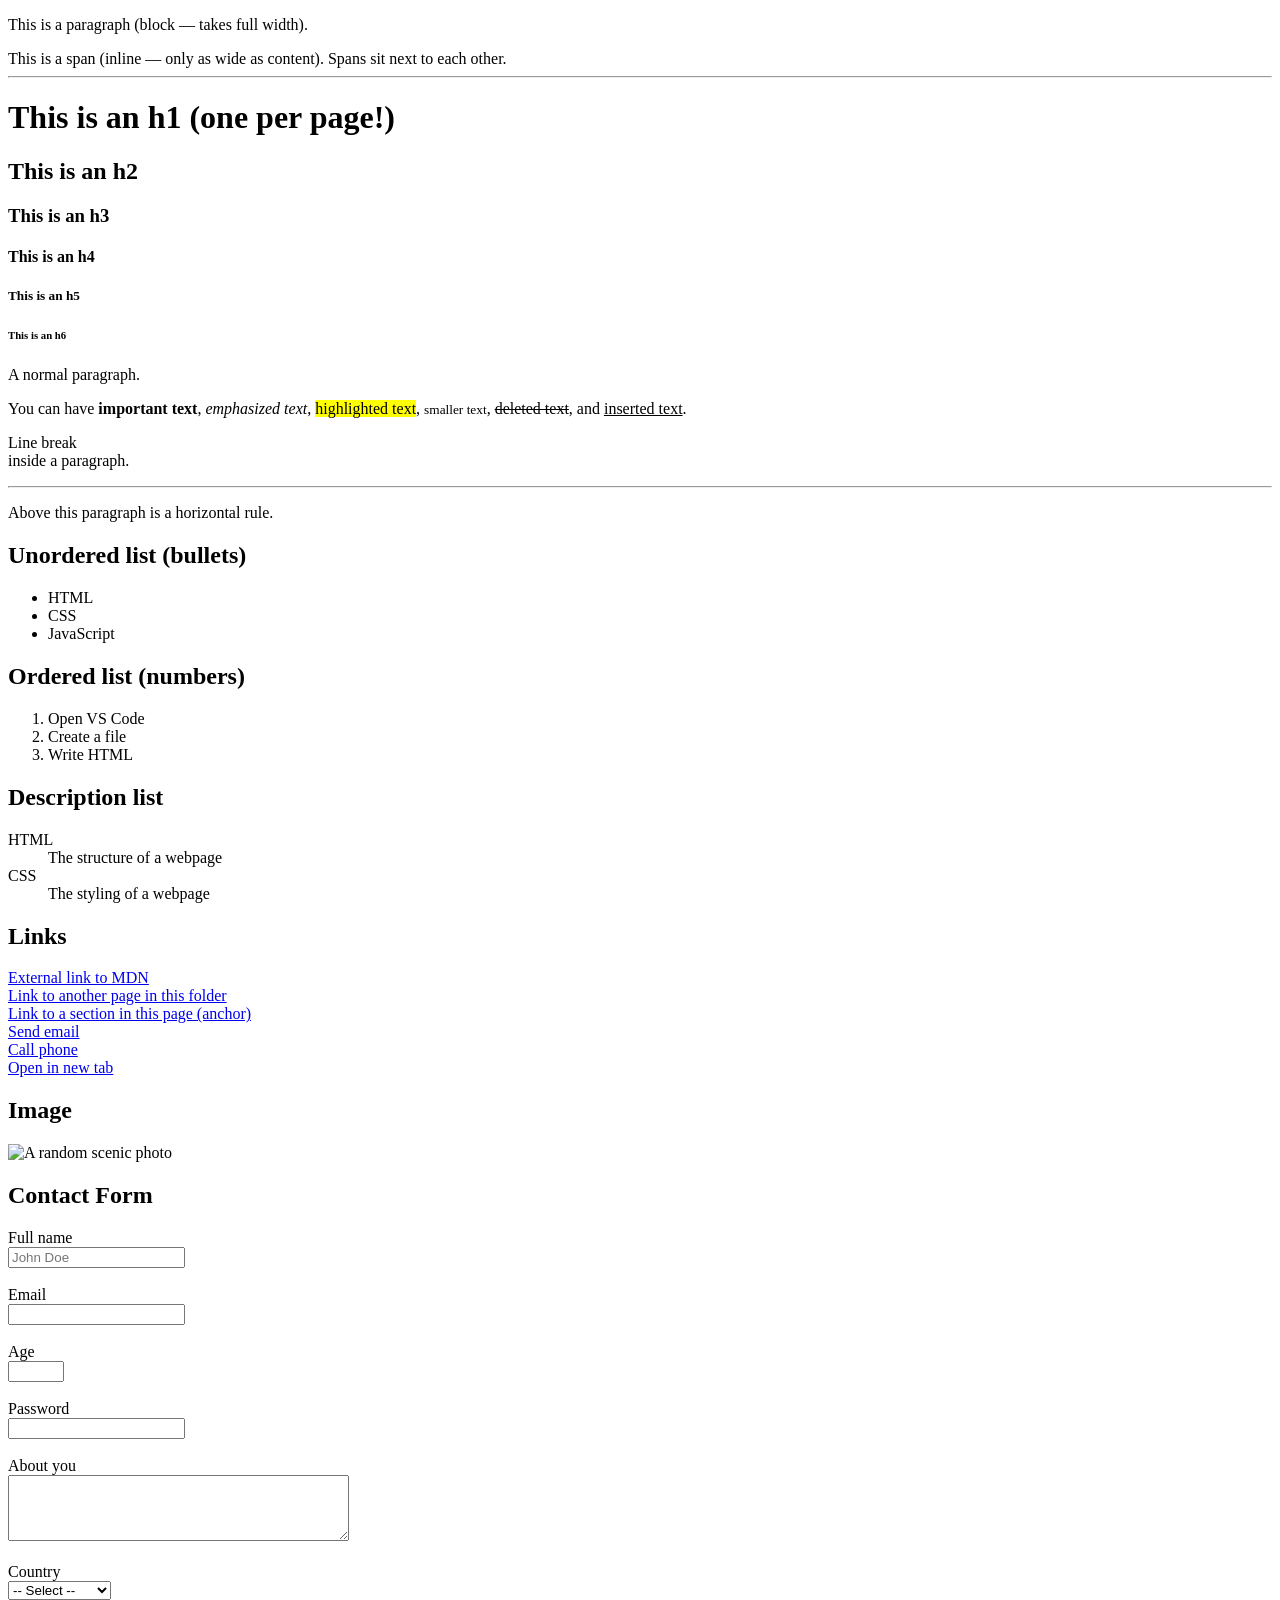
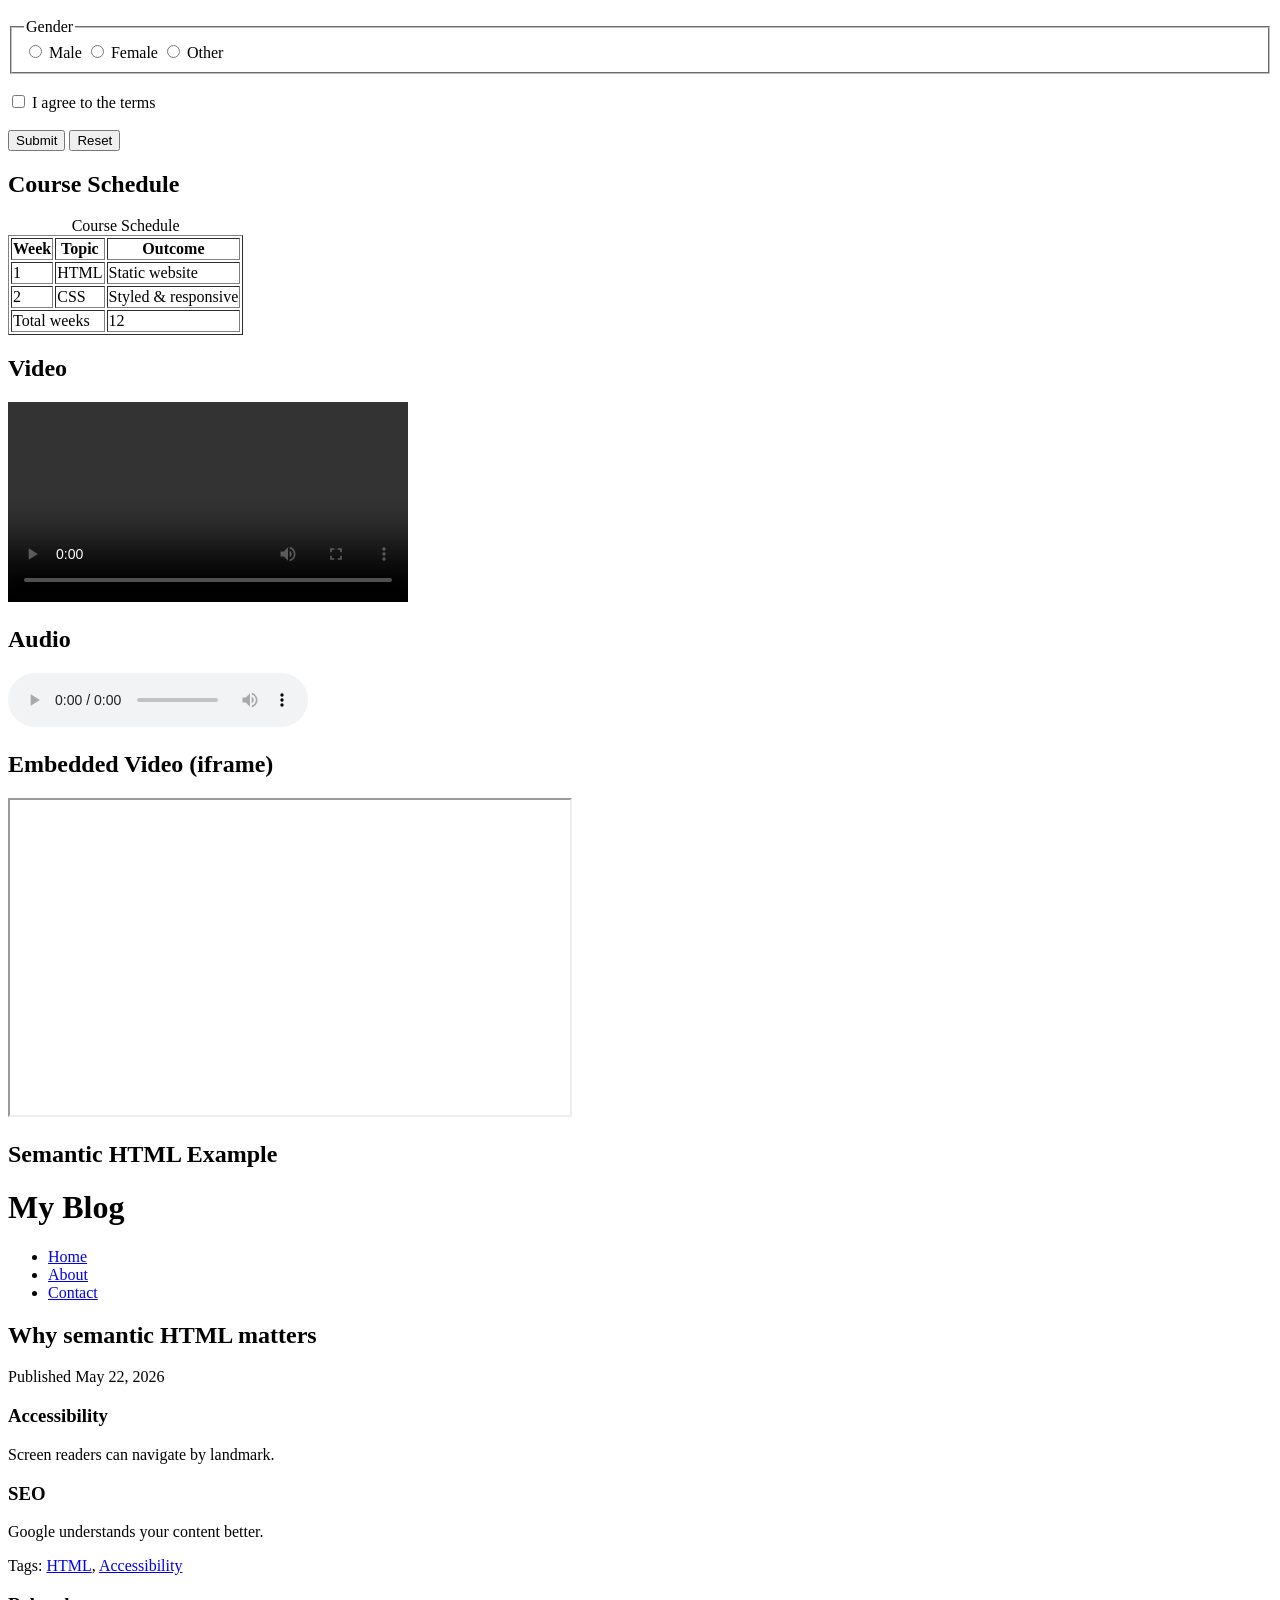
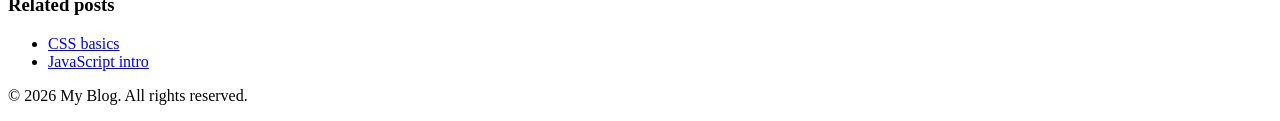
==== commit 1edee7c1: "Fix merge conflict in index.html" ====
--- a/index.html
+++ b/index.html
@@ -3,401 +3,222 @@
 <head>
   <meta charset="UTF-8" />
   <meta name="viewport" content="width=device-width, initial-scale=1.0" />
-  <title>SummitPath — Himalayan Eco-Trek</title>
-  <link rel="preconnect" href="https://fonts.googleapis.com" />
-  <link rel="preconnect" href="https://fonts.gstatic.com" crossorigin />
-  <link href="https://fonts.googleapis.com/css2?family=Playfair+Display:wght@400;700;900&family=Raleway:wght@300;400;500;600&display=swap" rel="stylesheet" />
-  <link rel="stylesheet" href="style.css" />
+  <title>HTML Essentials Practice</title>
 </head>
 <body>
 
-  <!-- ===== NAVIGATION ===== -->
-  <nav class="navbar" id="navbar">
-    <div class="nav-container">
-      <div class="nav-logo">
-        <span class="logo-symbol">&#9651;</span>
-        <span class="logo-text">SummitPath</span>
-      </div>
-      <ul class="nav-links">
-        <li><a href="#treks">Treks</a></li>
-        <li><a href="#experience">Experience</a></li>
-        <li><a href="#about">About</a></li>
-        <li><a href="#contact">Contact</a></li>
+  <!-- Part 1: Block vs Inline -->
+  <p>This is a paragraph (block — takes full width).</p>
+  <span>This is a span (inline — only as wide as content).</span>
+  <span>Spans sit next to each other.</span>
+
+  <hr />
+
+  <!-- Part 2: Headings -->
+  <h1>This is an h1 (one per page!)</h1>
+  <h2>This is an h2</h2>
+  <h3>This is an h3</h3>
+  <h4>This is an h4</h4>
+  <h5>This is an h5</h5>
+  <h6>This is an h6</h6>
+
+  <!-- Part 2: Text Formatting -->
+  <p>A normal paragraph.</p>
+  <p>
+    You can have <strong>important text</strong>,
+    <em>emphasized text</em>,
+    <mark>highlighted text</mark>,
+    <small>smaller text</small>,
+    <del>deleted text</del>,
+    and <ins>inserted text</ins>.
+  </p>
+  <p>Line break <br /> inside a paragraph.</p>
+  <hr />
+  <p>Above this paragraph is a horizontal rule.</p>
+
+  <!-- Part 2: Lists -->
+  <h2>Unordered list (bullets)</h2>
+  <ul>
+    <li>HTML</li>
+    <li>CSS</li>
+    <li>JavaScript</li>
+  </ul>
+
+  <h2>Ordered list (numbers)</h2>
+  <ol>
+    <li>Open VS Code</li>
+    <li>Create a file</li>
+    <li>Write HTML</li>
+  </ol>
+
+  <h2>Description list</h2>
+  <dl>
+    <dt>HTML</dt>
+    <dd>The structure of a webpage</dd>
+    <dt>CSS</dt>
+    <dd>The styling of a webpage</dd>
+  </dl>
+
+  <!-- Part 2: Links -->
+  <h2>Links</h2>
+  <a href="https://developer.mozilla.org">External link to MDN</a><br />
+  <a href="about.html">Link to another page in this folder</a><br />
+  <a href="#contact">Link to a section in this page (anchor)</a><br />
+  <a href="mailto:hello@example.com">Send email</a><br />
+  <a href="tel:+9779800000000">Call phone</a><br />
+  <a href="https://example.com" target="_blank" rel="noopener">Open in new tab</a>
+
+  <!-- Part 2: Image -->
+  <h2>Image</h2>
+  <img
+    src="https://picsum.photos/300/200"
+    alt="A random scenic photo"
+    width="300"
+    height="200"
+  />
+
+  <!-- Part 3: Form -->
+  <h2>Contact Form</h2>
+  <form action="/submit" method="POST">
+    <label for="name">Full name</label><br />
+    <input type="text" id="name" name="name" placeholder="John Doe" required /><br /><br />
+
+    <label for="email">Email</label><br />
+    <input type="email" id="email" name="email" required /><br /><br />
+
+    <label for="age">Age</label><br />
+    <input type="number" id="age" name="age" min="13" max="120" /><br /><br />
+
+    <label for="password">Password</label><br />
+    <input type="password" id="password" name="password" minlength="8" required /><br /><br />
+
+    <label for="bio">About you</label><br />
+    <textarea id="bio" name="bio" rows="4" cols="40"></textarea><br /><br />
+
+    <label for="country">Country</label><br />
+    <select id="country" name="country">
+      <option value="">-- Select --</option>
+      <option value="np">Nepal</option>
+      <option value="in">India</option>
+      <option value="us">United States</option>
+    </select><br /><br />
+
+    <fieldset>
+      <legend>Gender</legend>
+      <input type="radio" id="m" name="gender" value="male" />
+      <label for="m">Male</label>
+      <input type="radio" id="f" name="gender" value="female" />
+      <label for="f">Female</label>
+      <input type="radio" id="o" name="gender" value="other" />
+      <label for="o">Other</label>
+    </fieldset><br />
+
+    <input type="checkbox" id="terms" name="terms" required />
+    <label for="terms">I agree to the terms</label><br /><br />
+
+    <button type="submit">Submit</button>
+    <button type="reset">Reset</button>
+  </form>
+
+  <!-- Part 4: Table -->
+  <h2>Course Schedule</h2>
+  <table border="1">
+    <caption>Course Schedule</caption>
+    <thead>
+      <tr>
+        <th>Week</th>
+        <th>Topic</th>
+        <th>Outcome</th>
+      </tr>
+    </thead>
+    <tbody>
+      <tr>
+        <td>1</td>
+        <td>HTML</td>
+        <td>Static website</td>
+      </tr>
+      <tr>
+        <td>2</td>
+        <td>CSS</td>
+        <td>Styled &amp; responsive</td>
+      </tr>
+    </tbody>
+    <tfoot>
+      <tr>
+        <td colspan="2">Total weeks</td>
+        <td>12</td>
+      </tr>
+    </tfoot>
+  </table>
+
+  <!-- Part 4: Media -->
+  <h2>Video</h2>
+  <video controls width="400">
+    <source src="https://www.w3schools.com/html/mov_bbb.mp4" type="video/mp4" />
+    <source src="https://www.w3schools.com/html/mov_bbb.ogg" type="video/ogg" />
+    Your browser does not support video.
+  </video>
+
+  <h2>Audio</h2>
+  <audio controls>
+    <source src="https://www.w3schools.com/html/horse.mp3" type="audio/mpeg" />
+    Your browser does not support audio.
+  </audio>
+
+  <h2>Embedded Video (iframe)</h2>
+  <iframe
+    src="https://www.youtube.com/embed/dQw4w9WgXcQ"
+    width="560"
+    height="315"
+    title="YouTube video"
+    allowfullscreen
+  ></iframe>
+
+  <!-- Part 5: Semantic Structure -->
+  <h2>Semantic HTML Example</h2>
+
+  <header>
+    <h1>My Blog</h1>
+    <nav>
+      <ul>
+        <li><a href="/">Home</a></li>
+        <li><a href="/about">About</a></li>
+        <li><a href="/contact">Contact</a></li>
       </ul>
-      <a href="#contact" class="nav-cta">Book a Trek</a>
-      <button class="hamburger" id="hamburger" aria-label="Menu">
-        <span></span><span></span><span></span>
-      </button>
-    </div>
-    <div class="mobile-menu" id="mobile-menu">
-      <a href="#treks">Treks</a>
-      <a href="#experience">Experience</a>
-      <a href="#about">About</a>
-      <a href="#contact">Contact</a>
-    </div>
-  </nav>
-
-  <!-- ===== HERO SECTION ===== -->
-  <section class="hero" id="home">
-    <div class="hero-bg"></div>
-    <div class="hero-overlay"></div>
-    <div class="hero-content">
-      <p class="hero-eyebrow">Nepal · Tibet · Bhutan</p>
-      <h1 class="hero-title">Where the World<br /><em>Stands Still</em></h1>
-      <p class="hero-subtitle">
-        Guided Himalayan treks designed for those who seek stillness,
-        altitude, and transformation. Small groups. Zero trace. Pure experience.
-      </p>
-      <div class="hero-buttons">
-        <a href="#treks" class="btn btn-primary">Explore Treks</a>
-        <a href="#experience" class="btn btn-ghost">Watch Story</a>
-      </div>
-      <div class="hero-scroll-hint">
-        <span>Scroll to discover</span>
-        <div class="scroll-line"></div>
-      </div>
-    </div>
-    <div class="hero-altitude">
-      <span>8,849m</span>
-      <span class="altitude-label">Mt. Everest</span>
-    </div>
-  </section>
-
-  <!-- ===== STATS BAR ===== -->
-  <section class="stats-bar reveal">
-    <div class="stats-container">
-      <div class="stat-item">
-        <span class="stat-number">14+</span>
-        <span class="stat-label">Years of Experience</span>
-      </div>
-      <div class="stat-divider"></div>
-      <div class="stat-item">
-        <span class="stat-number">2,400+</span>
-        <span class="stat-label">Trekkers Guided</span>
-      </div>
-      <div class="stat-divider"></div>
-      <div class="stat-item">
-        <span class="stat-number">38</span>
-        <span class="stat-label">Trail Routes</span>
-      </div>
-      <div class="stat-divider"></div>
-      <div class="stat-item">
-        <span class="stat-number">0</span>
-        <span class="stat-label">Serious Incidents</span>
-      </div>
-    </div>
-  </section>
-
-  <!-- ===== TREK CARDS SECTION ===== -->
-  <section class="treks-section" id="treks">
-    <div class="section-header reveal">
-      <p class="section-eyebrow">Our Routes</p>
-      <h2 class="section-title">Choose Your Altitude</h2>
-      <p class="section-subtitle">
-        Every route is led by a certified Sherpa guide and designed for your fitness level.
-        All treks include acclimatization days, meals, and camp equipment.
-      </p>
-    </div>
-
-    <div class="cards-grid">
-
-      <div class="trek-card reveal">
-        <div class="card-header beginner">
-          <div class="card-gradient-bg"></div>
-          <span class="difficulty-badge beginner-badge">Beginner</span>
-          <div class="card-mountain-art">
-            <svg viewBox="0 0 300 140" xmlns="http://www.w3.org/2000/svg">
-              <polygon points="50,130 150,20 250,130" fill="rgba(255,255,255,0.07)" />
-              <polygon points="0,130 90,55 180,130" fill="rgba(255,255,255,0.05)" />
-              <polygon points="120,130 200,40 280,130" fill="rgba(255,255,255,0.06)" />
-              <line x1="0" y1="130" x2="300" y2="130" stroke="rgba(200,169,110,0.3)" stroke-width="1" />
-            </svg>
-          </div>
-          <div class="card-header-text">
-            <h3>Poon Hill Trek</h3>
-            <p>Ghorepani, Nepal</p>
-          </div>
-        </div>
-        <div class="card-body">
-          <div class="card-meta">
-            <span class="meta-item">&#128336; 5 Days</span>
-            <span class="meta-item">&#128202; 3,210m Peak</span>
-            <span class="meta-item">&#9971; Apr – Nov</span>
-          </div>
-          <p class="card-description">
-            The classic sunrise trek. Wake before dawn and witness the Annapurna range
-            turn gold in front of you. No technical climbing required.
-          </p>
-          <div class="card-footer">
-            <div class="card-price">
-              <span class="price-label">From</span>
-              <span class="price-amount">NPR 28,000</span>
-            </div>
-            <a href="#contact" class="card-btn">View Route</a>
-          </div>
-        </div>
-      </div>
-
-      <div class="trek-card reveal" style="animation-delay: 0.15s;">
-        <div class="card-header moderate">
-          <div class="card-gradient-bg"></div>
-          <span class="difficulty-badge moderate-badge">Moderate</span>
-          <div class="card-mountain-art">
-            <svg viewBox="0 0 300 140" xmlns="http://www.w3.org/2000/svg">
-              <polygon points="150,10 250,130 50,130" fill="rgba(255,255,255,0.08)" />
-              <polygon points="20,130 100,40 190,130" fill="rgba(255,255,255,0.05)" />
-              <polygon points="110,130 200,30 290,130" fill="rgba(255,255,255,0.06)" />
-              <line x1="0" y1="130" x2="300" y2="130" stroke="rgba(200,169,110,0.3)" stroke-width="1" />
-            </svg>
-          </div>
-          <div class="card-header-text">
-            <h3>Everest Base Camp</h3>
-            <p>Khumbu, Nepal</p>
-          </div>
-        </div>
-        <div class="card-body">
-          <div class="card-meta">
-            <span class="meta-item">&#128336; 14 Days</span>
-            <span class="meta-item">&#128202; 5,364m Peak</span>
-            <span class="meta-item">&#9971; Mar – May</span>
-          </div>
-          <p class="card-description">
-            Stand at the foot of the world's highest peak. Traverse glaciers,
-            Buddhist monasteries, and the legendary Sherpa villages of Namche Bazaar.
-          </p>
-          <div class="card-footer">
-            <div class="card-price">
-              <span class="price-label">From</span>
-              <span class="price-amount">NPR 95,000</span>
-            </div>
-            <a href="#contact" class="card-btn">View Route</a>
-          </div>
-        </div>
-      </div>
-
-      <div class="trek-card reveal" style="animation-delay: 0.3s;">
-        <div class="card-header expert">
-          <div class="card-gradient-bg"></div>
-          <span class="difficulty-badge expert-badge">Expert</span>
-          <div class="card-mountain-art">
-            <svg viewBox="0 0 300 140" xmlns="http://www.w3.org/2000/svg">
-              <polygon points="150,5 270,130 30,130" fill="rgba(255,255,255,0.09)" />
-              <polygon points="0,130 110,35 210,130" fill="rgba(255,255,255,0.05)" />
-              <polygon points="90,130 200,25 300,130" fill="rgba(255,255,255,0.06)" />
-              <line x1="0" y1="130" x2="300" y2="130" stroke="rgba(200,169,110,0.3)" stroke-width="1" />
-            </svg>
-          </div>
-          <div class="card-header-text">
-            <h3>Annapurna Circuit</h3>
-            <p>Thorong La, Nepal</p>
-          </div>
-        </div>
-        <div class="card-body">
-          <div class="card-meta">
-            <span class="meta-item">&#128336; 21 Days</span>
-            <span class="meta-item">&#128202; 5,416m Peak</span>
-            <span class="meta-item">&#9971; Oct – Nov</span>
-          </div>
-          <p class="card-description">
-            The full circuit. Cross the world's highest trekking pass at 5,416m.
-            Traverse every climate zone from subtropical jungle to high arctic desert.
-          </p>
-          <div class="card-footer">
-            <div class="card-price">
-              <span class="price-label">From</span>
-              <span class="price-amount">NPR 145,000</span>
-            </div>
-            <a href="#contact" class="card-btn">View Route</a>
-          </div>
-        </div>
-      </div>
-
-    </div>
-  </section>
-
-  <!-- ===== IMAGE / EXPERIENCE SECTION ===== -->
-  <section class="experience-section" id="experience">
-    <div class="experience-inner reveal">
-      <div class="experience-text">
-        <p class="section-eyebrow">The SummitPath Promise</p>
-        <h2 class="experience-quote">
-          "Not a tourist.<br />Not an athlete.<br /><em>A witness.</em>"
-        </h2>
-        <p class="experience-body">
-          We believe the mountain teaches what the classroom cannot. Every trek we design
-          includes mandatory slow days — not for rest, but for observation. You'll learn
-          to read weather in cloud formations, cook over a single-burner stove at altitude,
-          and navigate with a paper map. Leave-no-trace is not a policy here. It is culture.
-        </p>
-        <a href="#treks" class="btn btn-primary">See All Treks</a>
-      </div>
-      <div class="experience-visual">
-        <div class="visual-card-stack">
-          <div class="visual-card vc1">
-            <div class="vc-landscape">
-              <svg viewBox="0 0 280 180" xmlns="http://www.w3.org/2000/svg">
-                <defs>
-                  <linearGradient id="sky1" x1="0" y1="0" x2="0" y2="1">
-                    <stop offset="0%" stop-color="#1a2a4a" />
-                    <stop offset="100%" stop-color="#4a6a8a" />
-                  </linearGradient>
-                  <linearGradient id="snow1" x1="0" y1="0" x2="0" y2="1">
-                    <stop offset="0%" stop-color="#e8e4d4" />
-                    <stop offset="100%" stop-color="#b8b4a4" />
-                  </linearGradient>
-                </defs>
-                <rect width="280" height="180" fill="url(#sky1)" />
-                <circle cx="220" cy="35" r="18" fill="#c8a020" opacity="0.9" />
-                <polygon points="70,155 140,40 210,155" fill="url(#snow1)" />
-                <polygon points="0,155 60,70 120,155" fill="#8a9aaa" />
-                <polygon points="160,155 220,65 280,155" fill="#7a8a9a" />
-                <polygon points="100,155 140,60 180,155" fill="#d0cec0" opacity="0.6" />
-                <rect x="0" y="155" width="280" height="25" fill="#4a5a3a" />
-                <rect x="0" y="165" width="280" height="15" fill="#3a4a2a" />
-              </svg>
-            </div>
-            <p class="vc-label">Dawn at Thorong La Pass</p>
-          </div>
-          <div class="visual-card vc2">
-            <div class="vc-landscape">
-              <svg viewBox="0 0 200 130" xmlns="http://www.w3.org/2000/svg">
-                <defs>
-                  <linearGradient id="sky2" x1="0" y1="0" x2="0" y2="1">
-                    <stop offset="0%" stop-color="#0a1520" />
-                    <stop offset="100%" stop-color="#1a3050" />
-                  </linearGradient>
-                </defs>
-                <rect width="200" height="130" fill="url(#sky2)" />
-                <circle cx="30" cy="25" r="3" fill="white" opacity="0.8" />
-                <circle cx="80" cy="15" r="2" fill="white" opacity="0.6" />
-                <circle cx="140" cy="30" r="2.5" fill="white" opacity="0.7" />
-                <circle cx="170" cy="12" r="1.5" fill="white" opacity="0.5" />
-                <circle cx="60" cy="40" r="1.5" fill="white" opacity="0.4" />
-                <polygon points="30,110 90,35 150,110" fill="#2a3040" />
-                <polygon points="80,110 130,45 180,110" fill="#1e2838" />
-                <polygon points="0,110 50,60 100,110" fill="#263040" />
-                <polygon points="80,110 90,38 100,110" fill="#9a9a8a" opacity="0.5" />
-                <rect x="0" y="110" width="200" height="20" fill="#1a2010" />
-                <rect x="85" y="85" width="3" height="25" fill="#8a7a50" opacity="0.5" />
-                <polygon points="80,85 88,70 96,85" fill="#c8a060" opacity="0.4" />
-              </svg>
-            </div>
-            <p class="vc-label">Starfield · 4,200m</p>
-          </div>
-          <div class="visual-card vc3">
-            <div class="vc-badge">ECO CERTIFIED</div>
-          </div>
-        </div>
-      </div>
-    </div>
-  </section>
-
-  <!-- ===== CTA SECTION ===== -->
-  <section class="cta-section" id="about">
-    <div class="cta-inner reveal">
-      <p class="section-eyebrow">Ready?</p>
-      <h2 class="cta-title">Your Trek Begins<br />With One Message</h2>
-      <p class="cta-subtitle">
-        Tell us your fitness level, available dates, and dream altitude.
-        We'll design a custom route within 48 hours — no commitment required.
-      </p>
-      <div class="cta-buttons">
-        <a href="#contact" class="btn btn-primary btn-large">Plan My Trek</a>
-        <a href="mailto:hello@summitpath.np" class="btn btn-ghost">Email Us</a>
-      </div>
-      <p class="cta-note">&#10003; Free consultation &nbsp;&nbsp; &#10003; No deposit until confirmed &nbsp;&nbsp; &#10003; Full refund policy</p>
-    </div>
-  </section>
-
-  <!-- ===== CONTACT / FOOTER ===== -->
-  <footer class="footer" id="contact">
-    <div class="footer-top">
-      <div class="footer-brand">
-        <div class="footer-logo">
-          <span class="logo-symbol">&#9651;</span>
-          <span class="logo-text">SummitPath</span>
-        </div>
-        <p class="footer-tagline">
-          Himalayan Eco-Trek Co.<br />
-          Thamel, Kathmandu, Nepal 44600
-        </p>
-        <p class="footer-contact-info">
-          &#128222; +977-1-4780000<br />
-          &#9993; hello@summitpath.np
-        </p>
-      </div>
-      <div class="footer-links-group">
-        <h4>Treks</h4>
-        <ul>
-          <li><a href="#">Poon Hill</a></li>
-          <li><a href="#">Everest Base Camp</a></li>
-          <li><a href="#">Annapurna Circuit</a></li>
-          <li><a href="#">Langtang Valley</a></li>
-          <li><a href="#">Manaslu Circuit</a></li>
-        </ul>
-      </div>
-      <div class="footer-links-group">
-        <h4>Company</h4>
-        <ul>
-          <li><a href="#">Our Guides</a></li>
-          <li><a href="#">Eco Policy</a></li>
-          <li><a href="#">Safety Record</a></li>
-          <li><a href="#">Press</a></li>
-        </ul>
-      </div>
-      <div class="footer-links-group">
-        <h4>Plan</h4>
-        <ul>
-          <li><a href="#">What to Pack</a></li>
-          <li><a href="#">Permit Guide</a></li>
-          <li><a href="#">Altitude FAQ</a></li>
-          <li><a href="#">Insurance</a></li>
-        </ul>
-      </div>
-    </div>
-    <div class="footer-bottom">
-      <p class="footer-copy">
-        &copy; 2025 SummitPath Eco-Trek Pvt. Ltd. &nbsp;|&nbsp; All rights reserved
-      </p>
-      <p class="footer-legal">
-        <a href="#">Privacy</a> &nbsp;&bull;&nbsp;
-        <a href="#">Terms</a> &nbsp;&bull;&nbsp;
-        <a href="#">Cookies</a>
-      </p>
-    </div>
+    </nav>
+  </header>
+
+  <main>
+    <article>
+      <header>
+        <h2>Why semantic HTML matters</h2>
+        <p>Published <time datetime="2026-05-22">May 22, 2026</time></p>
+      </header>
+      <section>
+        <h3>Accessibility</h3>
+        <p>Screen readers can navigate by landmark.</p>
+      </section>
+      <section>
+        <h3>SEO</h3>
+        <p>Google understands your content better.</p>
+      </section>
+      <footer>
+        <p>Tags: <a href="#html">HTML</a>, <a href="#a11y">Accessibility</a></p>
+      </footer>
+    </article>
+
+    <aside>
+      <h3>Related posts</h3>
+      <ul>
+        <li><a href="#">CSS basics</a></li>
+        <li><a href="#">JavaScript intro</a></li>
+      </ul>
+    </aside>
+  </main>
+
+  <footer id="contact">
+    <p>&copy; 2026 My Blog. All rights reserved.</p>
   </footer>
 
-  <script>
-    // Sticky navbar effect
-    const navbar = document.getElementById('navbar');
-    window.addEventListener('scroll', () => {
-      if (window.scrollY > 50) {
-        navbar.classList.add('scrolled');
-      } else {
-        navbar.classList.remove('scrolled');
-      }
-    });
-
-    // Hamburger menu toggle
-    const hamburger = document.getElementById('hamburger');
-    const mobileMenu = document.getElementById('mobile-menu');
-    hamburger.addEventListener('click', () => {
-      mobileMenu.classList.toggle('open');
-      hamburger.classList.toggle('active');
-    });
-
-    // Scroll-triggered fade-in using IntersectionObserver (Phase 5 self-learning)
-    const observer = new IntersectionObserver((entries) => {
-      entries.forEach(entry => {
-        if (entry.isIntersecting) {
-          entry.target.classList.add('visible');
-        }
-      });
-    }, { threshold: 0.12 });
-
-    document.querySelectorAll('.reveal').forEach(el => {
-      observer.observe(el);
-    });
-  </script>
 </body>
-</html>+</html>
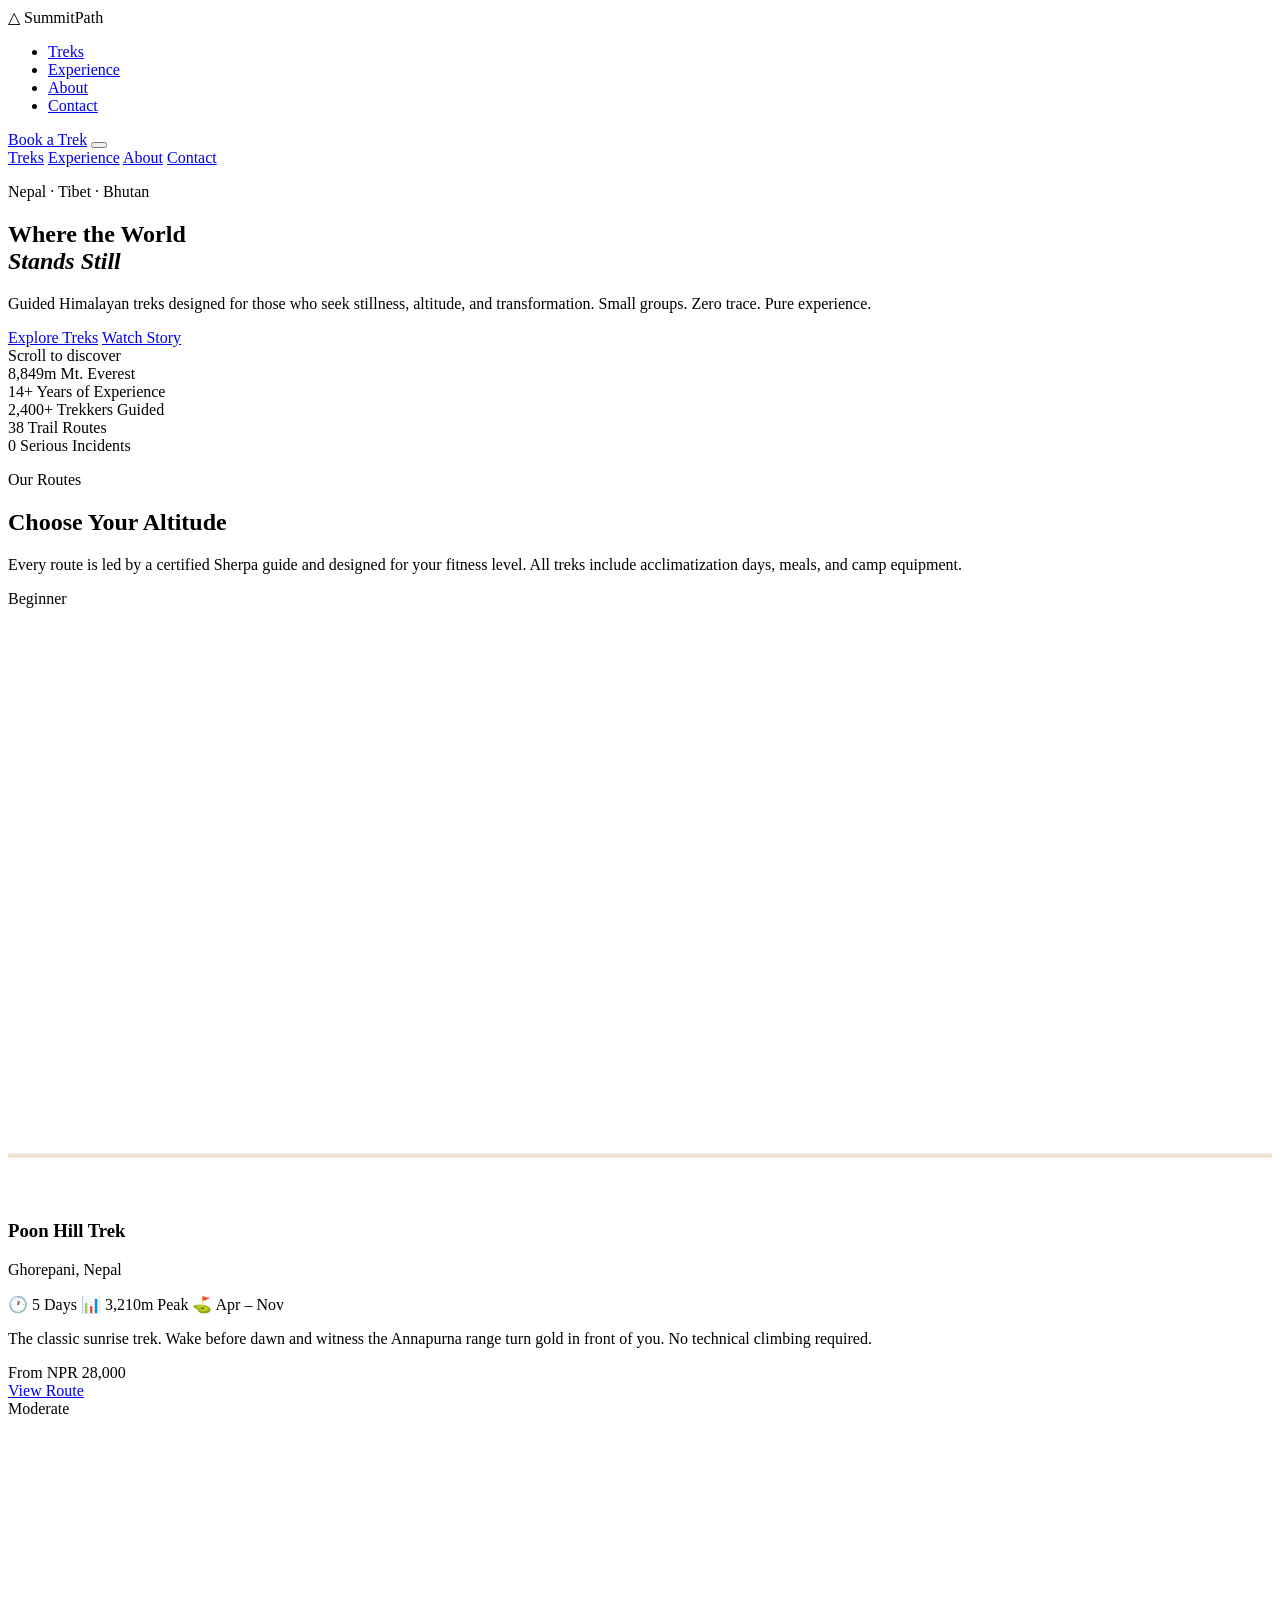
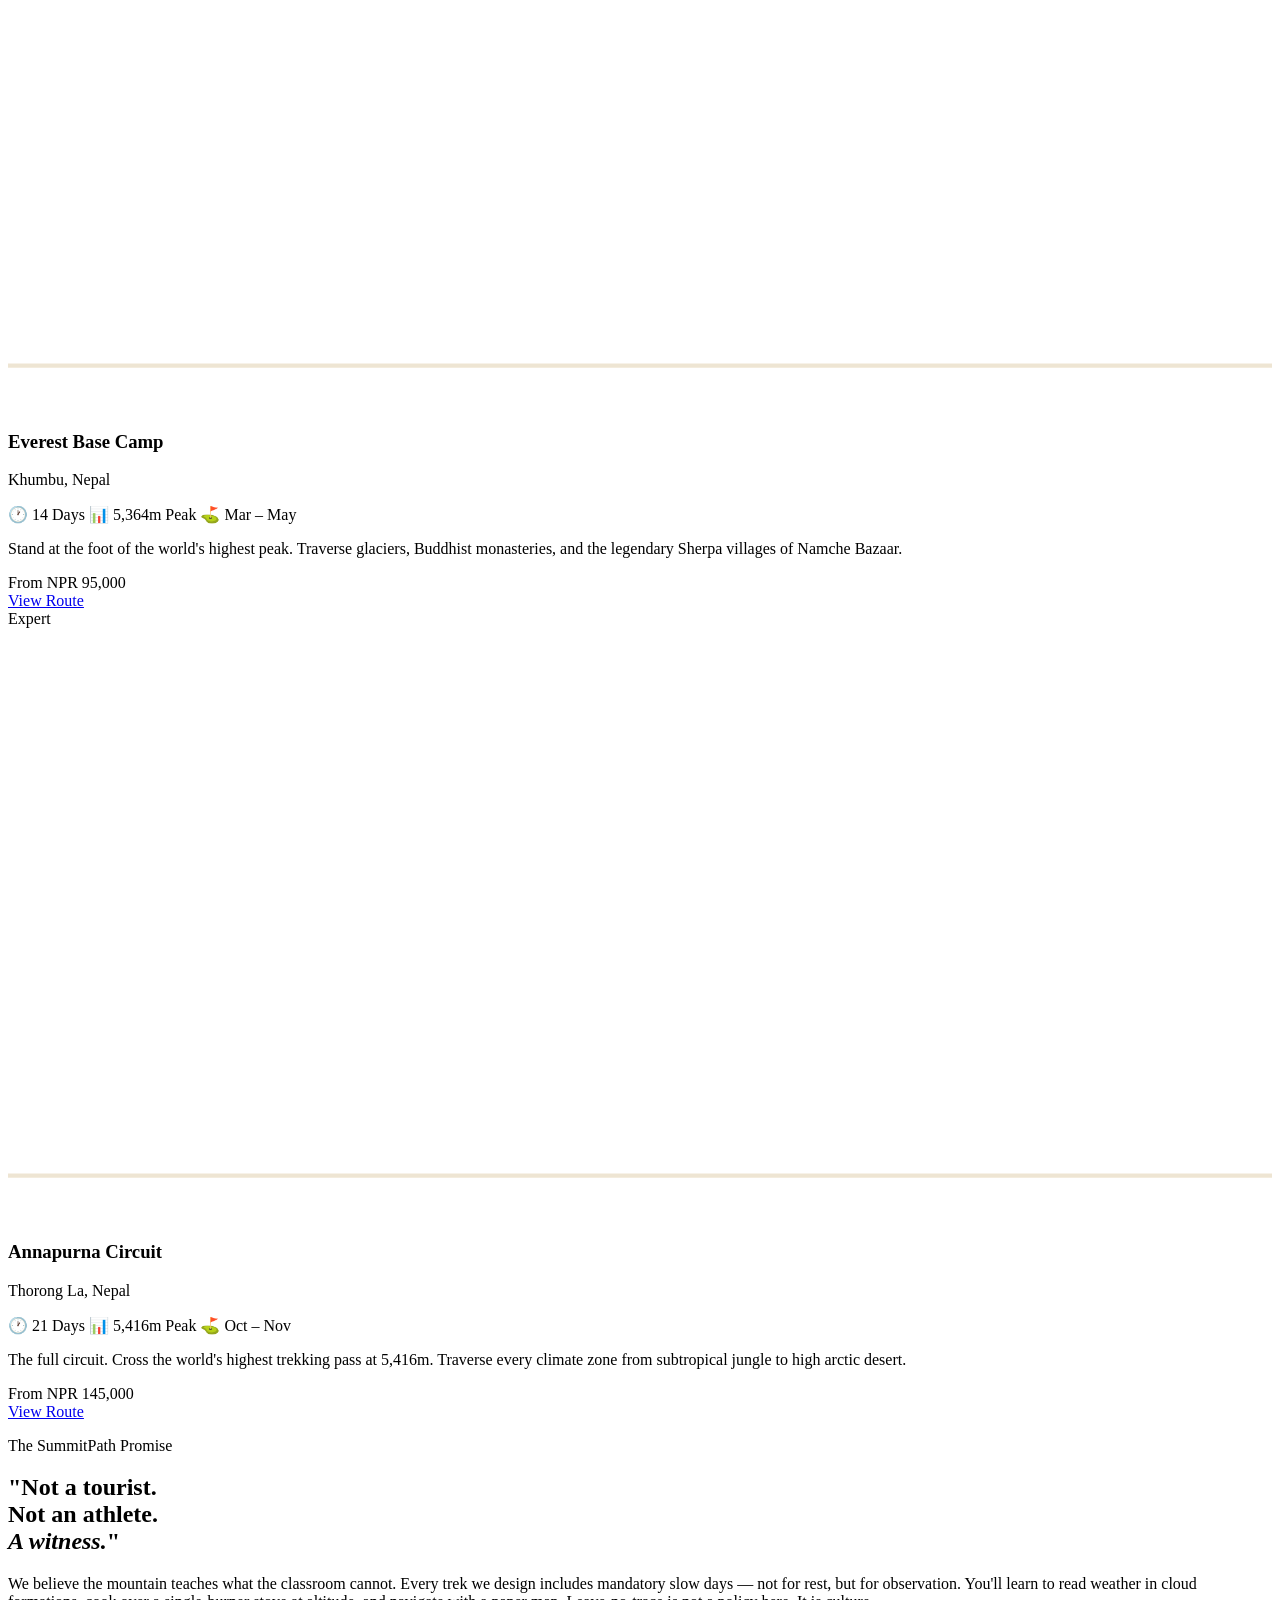
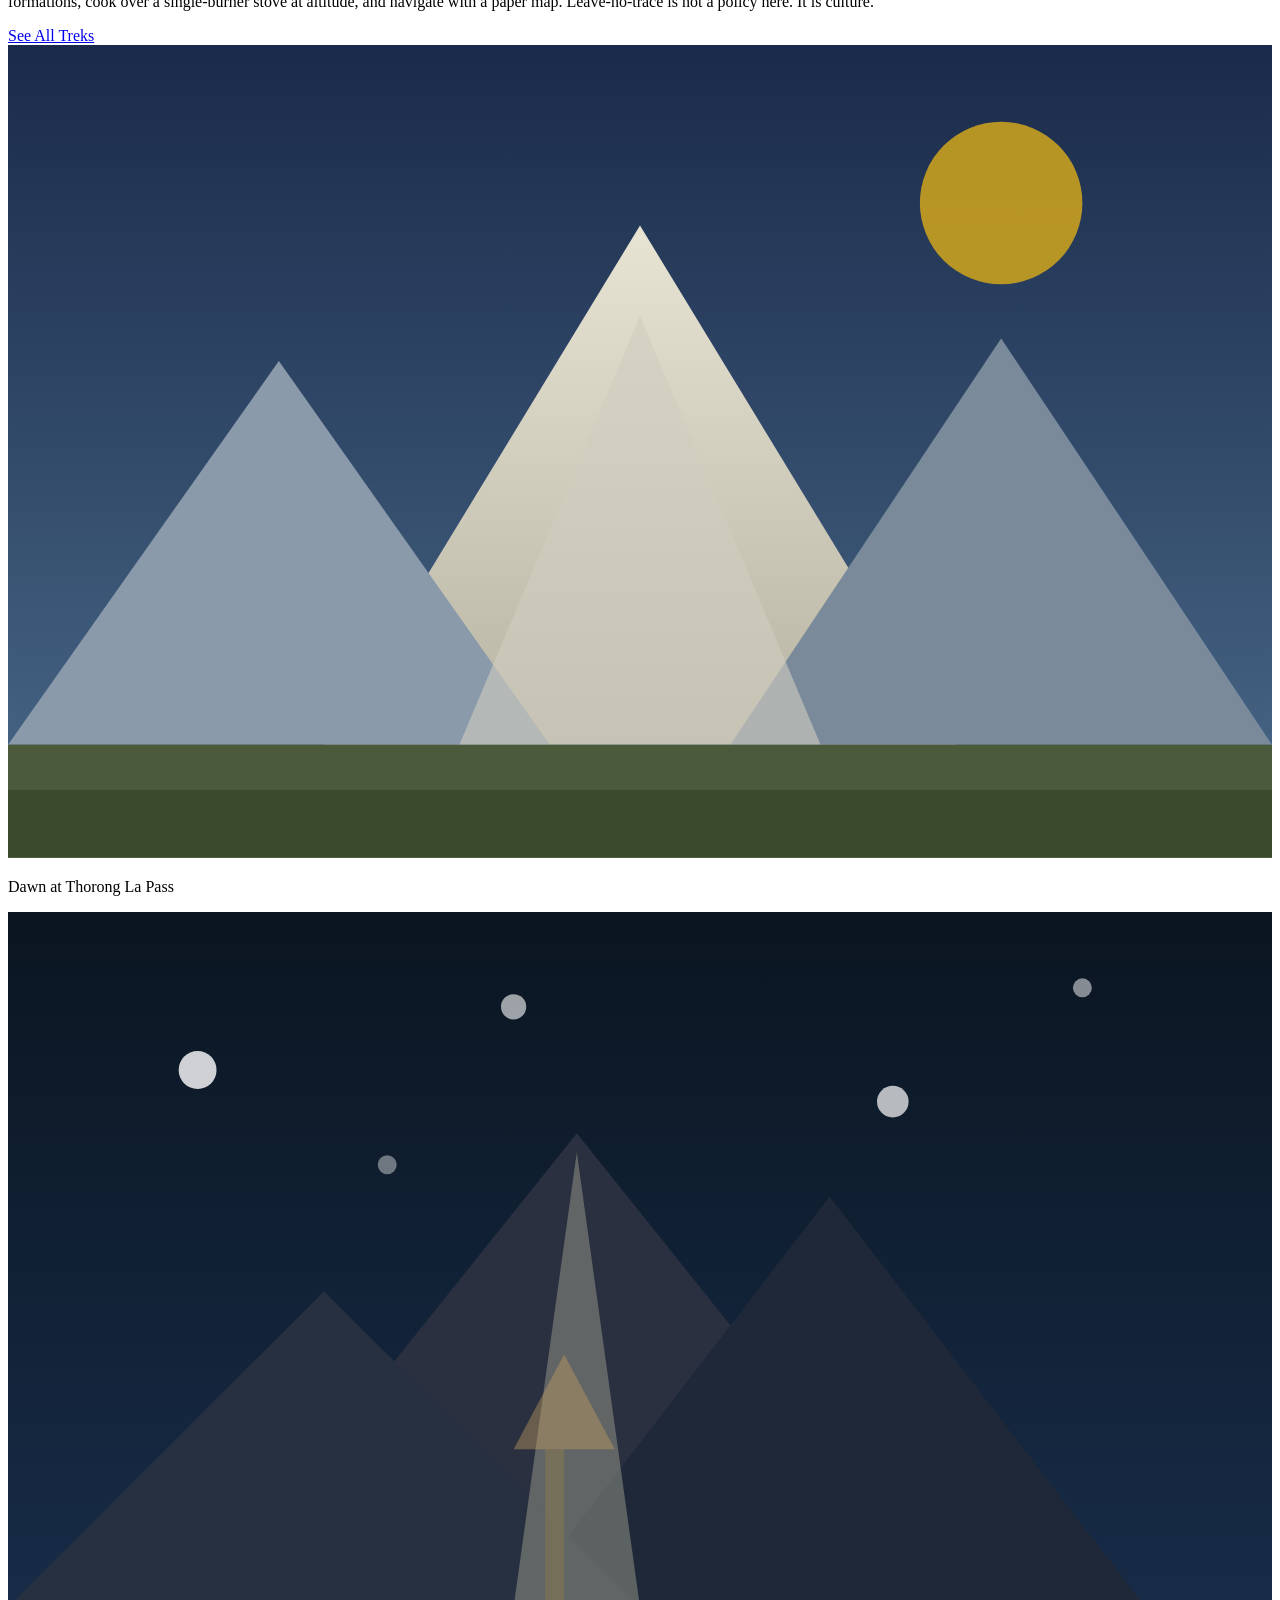
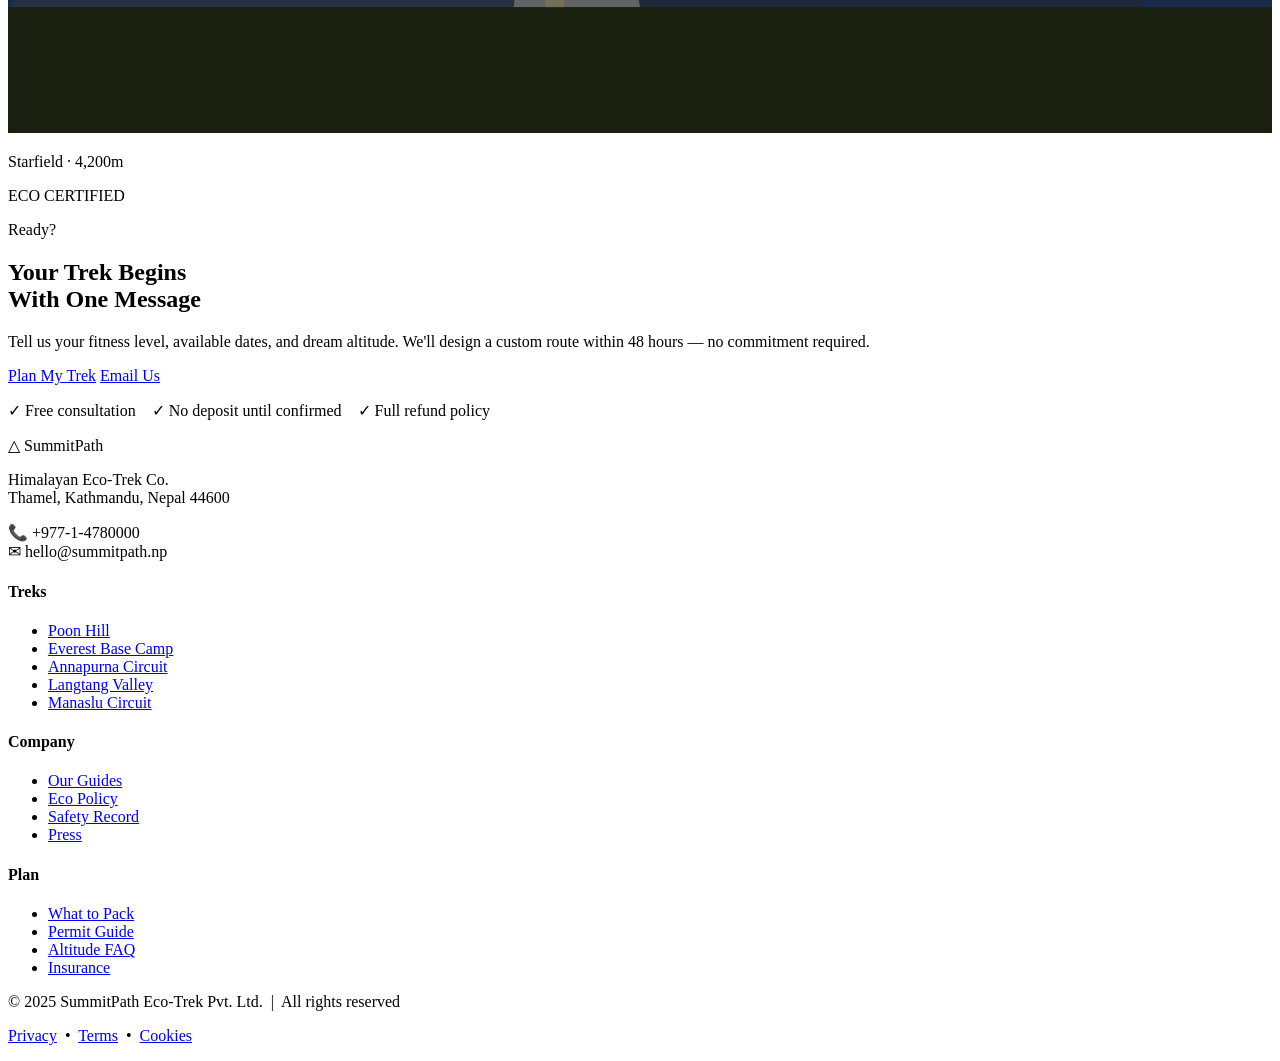
==== commit a029ae6b: "updated correct  code" ====
--- a/index.html
+++ b/index.html
@@ -3,222 +3,401 @@
 <head>
   <meta charset="UTF-8" />
   <meta name="viewport" content="width=device-width, initial-scale=1.0" />
-  <title>HTML Essentials Practice</title>
+  <title>SummitPath — Himalayan Eco-Trek</title>
+  <link rel="preconnect" href="https://fonts.googleapis.com" />
+  <link rel="preconnect" href="https://fonts.gstatic.com" crossorigin />
+  <link href="https://fonts.googleapis.com/css2?family=Playfair+Display:wght@400;700;900&family=Raleway:wght@300;400;500;600&display=swap" rel="stylesheet" />
+  <link rel="stylesheet" href="style.css" />
 </head>
 <body>
 
-  <!-- Part 1: Block vs Inline -->
-  <p>This is a paragraph (block — takes full width).</p>
-  <span>This is a span (inline — only as wide as content).</span>
-  <span>Spans sit next to each other.</span>
-
-  <hr />
-
-  <!-- Part 2: Headings -->
-  <h1>This is an h1 (one per page!)</h1>
-  <h2>This is an h2</h2>
-  <h3>This is an h3</h3>
-  <h4>This is an h4</h4>
-  <h5>This is an h5</h5>
-  <h6>This is an h6</h6>
-
-  <!-- Part 2: Text Formatting -->
-  <p>A normal paragraph.</p>
-  <p>
-    You can have <strong>important text</strong>,
-    <em>emphasized text</em>,
-    <mark>highlighted text</mark>,
-    <small>smaller text</small>,
-    <del>deleted text</del>,
-    and <ins>inserted text</ins>.
-  </p>
-  <p>Line break <br /> inside a paragraph.</p>
-  <hr />
-  <p>Above this paragraph is a horizontal rule.</p>
-
-  <!-- Part 2: Lists -->
-  <h2>Unordered list (bullets)</h2>
-  <ul>
-    <li>HTML</li>
-    <li>CSS</li>
-    <li>JavaScript</li>
-  </ul>
-
-  <h2>Ordered list (numbers)</h2>
-  <ol>
-    <li>Open VS Code</li>
-    <li>Create a file</li>
-    <li>Write HTML</li>
-  </ol>
-
-  <h2>Description list</h2>
-  <dl>
-    <dt>HTML</dt>
-    <dd>The structure of a webpage</dd>
-    <dt>CSS</dt>
-    <dd>The styling of a webpage</dd>
-  </dl>
-
-  <!-- Part 2: Links -->
-  <h2>Links</h2>
-  <a href="https://developer.mozilla.org">External link to MDN</a><br />
-  <a href="about.html">Link to another page in this folder</a><br />
-  <a href="#contact">Link to a section in this page (anchor)</a><br />
-  <a href="mailto:hello@example.com">Send email</a><br />
-  <a href="tel:+9779800000000">Call phone</a><br />
-  <a href="https://example.com" target="_blank" rel="noopener">Open in new tab</a>
-
-  <!-- Part 2: Image -->
-  <h2>Image</h2>
-  <img
-    src="https://picsum.photos/300/200"
-    alt="A random scenic photo"
-    width="300"
-    height="200"
-  />
-
-  <!-- Part 3: Form -->
-  <h2>Contact Form</h2>
-  <form action="/submit" method="POST">
-    <label for="name">Full name</label><br />
-    <input type="text" id="name" name="name" placeholder="John Doe" required /><br /><br />
-
-    <label for="email">Email</label><br />
-    <input type="email" id="email" name="email" required /><br /><br />
-
-    <label for="age">Age</label><br />
-    <input type="number" id="age" name="age" min="13" max="120" /><br /><br />
-
-    <label for="password">Password</label><br />
-    <input type="password" id="password" name="password" minlength="8" required /><br /><br />
-
-    <label for="bio">About you</label><br />
-    <textarea id="bio" name="bio" rows="4" cols="40"></textarea><br /><br />
-
-    <label for="country">Country</label><br />
-    <select id="country" name="country">
-      <option value="">-- Select --</option>
-      <option value="np">Nepal</option>
-      <option value="in">India</option>
-      <option value="us">United States</option>
-    </select><br /><br />
-
-    <fieldset>
-      <legend>Gender</legend>
-      <input type="radio" id="m" name="gender" value="male" />
-      <label for="m">Male</label>
-      <input type="radio" id="f" name="gender" value="female" />
-      <label for="f">Female</label>
-      <input type="radio" id="o" name="gender" value="other" />
-      <label for="o">Other</label>
-    </fieldset><br />
-
-    <input type="checkbox" id="terms" name="terms" required />
-    <label for="terms">I agree to the terms</label><br /><br />
-
-    <button type="submit">Submit</button>
-    <button type="reset">Reset</button>
-  </form>
-
-  <!-- Part 4: Table -->
-  <h2>Course Schedule</h2>
-  <table border="1">
-    <caption>Course Schedule</caption>
-    <thead>
-      <tr>
-        <th>Week</th>
-        <th>Topic</th>
-        <th>Outcome</th>
-      </tr>
-    </thead>
-    <tbody>
-      <tr>
-        <td>1</td>
-        <td>HTML</td>
-        <td>Static website</td>
-      </tr>
-      <tr>
-        <td>2</td>
-        <td>CSS</td>
-        <td>Styled &amp; responsive</td>
-      </tr>
-    </tbody>
-    <tfoot>
-      <tr>
-        <td colspan="2">Total weeks</td>
-        <td>12</td>
-      </tr>
-    </tfoot>
-  </table>
-
-  <!-- Part 4: Media -->
-  <h2>Video</h2>
-  <video controls width="400">
-    <source src="https://www.w3schools.com/html/mov_bbb.mp4" type="video/mp4" />
-    <source src="https://www.w3schools.com/html/mov_bbb.ogg" type="video/ogg" />
-    Your browser does not support video.
-  </video>
-
-  <h2>Audio</h2>
-  <audio controls>
-    <source src="https://www.w3schools.com/html/horse.mp3" type="audio/mpeg" />
-    Your browser does not support audio.
-  </audio>
-
-  <h2>Embedded Video (iframe)</h2>
-  <iframe
-    src="https://www.youtube.com/embed/dQw4w9WgXcQ"
-    width="560"
-    height="315"
-    title="YouTube video"
-    allowfullscreen
-  ></iframe>
-
-  <!-- Part 5: Semantic Structure -->
-  <h2>Semantic HTML Example</h2>
-
-  <header>
-    <h1>My Blog</h1>
-    <nav>
-      <ul>
-        <li><a href="/">Home</a></li>
-        <li><a href="/about">About</a></li>
-        <li><a href="/contact">Contact</a></li>
+  <!-- ===== NAVIGATION ===== -->
+  <nav class="navbar" id="navbar">
+    <div class="nav-container">
+      <div class="nav-logo">
+        <span class="logo-symbol">&#9651;</span>
+        <span class="logo-text">SummitPath</span>
+      </div>
+      <ul class="nav-links">
+        <li><a href="#treks">Treks</a></li>
+        <li><a href="#experience">Experience</a></li>
+        <li><a href="#about">About</a></li>
+        <li><a href="#contact">Contact</a></li>
       </ul>
-    </nav>
-  </header>
-
-  <main>
-    <article>
-      <header>
-        <h2>Why semantic HTML matters</h2>
-        <p>Published <time datetime="2026-05-22">May 22, 2026</time></p>
-      </header>
-      <section>
-        <h3>Accessibility</h3>
-        <p>Screen readers can navigate by landmark.</p>
-      </section>
-      <section>
-        <h3>SEO</h3>
-        <p>Google understands your content better.</p>
-      </section>
-      <footer>
-        <p>Tags: <a href="#html">HTML</a>, <a href="#a11y">Accessibility</a></p>
-      </footer>
-    </article>
-
-    <aside>
-      <h3>Related posts</h3>
-      <ul>
-        <li><a href="#">CSS basics</a></li>
-        <li><a href="#">JavaScript intro</a></li>
-      </ul>
-    </aside>
-  </main>
-
-  <footer id="contact">
-    <p>&copy; 2026 My Blog. All rights reserved.</p>
+      <a href="#contact" class="nav-cta">Book a Trek</a>
+      <button class="hamburger" id="hamburger" aria-label="Menu">
+        <span></span><span></span><span></span>
+      </button>
+    </div>
+    <div class="mobile-menu" id="mobile-menu">
+      <a href="#treks">Treks</a>
+      <a href="#experience">Experience</a>
+      <a href="#about">About</a>
+      <a href="#contact">Contact</a>
+    </div>
+  </nav>
+
+  <!-- ===== HERO SECTION ===== -->
+  <section class="hero" id="home">
+    <div class="hero-bg"></div>
+    <div class="hero-overlay"></div>
+    <div class="hero-content">
+      <p class="hero-eyebrow">Nepal · Tibet · Bhutan</p>
+      <h1 class="hero-title">Where the World<br /><em>Stands Still</em></h1>
+      <p class="hero-subtitle">
+        Guided Himalayan treks designed for those who seek stillness,
+        altitude, and transformation. Small groups. Zero trace. Pure experience.
+      </p>
+      <div class="hero-buttons">
+        <a href="#treks" class="btn btn-primary">Explore Treks</a>
+        <a href="#experience" class="btn btn-ghost">Watch Story</a>
+      </div>
+      <div class="hero-scroll-hint">
+        <span>Scroll to discover</span>
+        <div class="scroll-line"></div>
+      </div>
+    </div>
+    <div class="hero-altitude">
+      <span>8,849m</span>
+      <span class="altitude-label">Mt. Everest</span>
+    </div>
+  </section>
+
+  <!-- ===== STATS BAR ===== -->
+  <section class="stats-bar reveal">
+    <div class="stats-container">
+      <div class="stat-item">
+        <span class="stat-number">14+</span>
+        <span class="stat-label">Years of Experience</span>
+      </div>
+      <div class="stat-divider"></div>
+      <div class="stat-item">
+        <span class="stat-number">2,400+</span>
+        <span class="stat-label">Trekkers Guided</span>
+      </div>
+      <div class="stat-divider"></div>
+      <div class="stat-item">
+        <span class="stat-number">38</span>
+        <span class="stat-label">Trail Routes</span>
+      </div>
+      <div class="stat-divider"></div>
+      <div class="stat-item">
+        <span class="stat-number">0</span>
+        <span class="stat-label">Serious Incidents</span>
+      </div>
+    </div>
+  </section>
+
+  <!-- ===== TREK CARDS SECTION ===== -->
+  <section class="treks-section" id="treks">
+    <div class="section-header reveal">
+      <p class="section-eyebrow">Our Routes</p>
+      <h2 class="section-title">Choose Your Altitude</h2>
+      <p class="section-subtitle">
+        Every route is led by a certified Sherpa guide and designed for your fitness level.
+        All treks include acclimatization days, meals, and camp equipment.
+      </p>
+    </div>
+
+    <div class="cards-grid">
+
+      <div class="trek-card reveal">
+        <div class="card-header beginner">
+          <div class="card-gradient-bg"></div>
+          <span class="difficulty-badge beginner-badge">Beginner</span>
+          <div class="card-mountain-art">
+            <svg viewBox="0 0 300 140" xmlns="http://www.w3.org/2000/svg">
+              <polygon points="50,130 150,20 250,130" fill="rgba(255,255,255,0.07)" />
+              <polygon points="0,130 90,55 180,130" fill="rgba(255,255,255,0.05)" />
+              <polygon points="120,130 200,40 280,130" fill="rgba(255,255,255,0.06)" />
+              <line x1="0" y1="130" x2="300" y2="130" stroke="rgba(200,169,110,0.3)" stroke-width="1" />
+            </svg>
+          </div>
+          <div class="card-header-text">
+            <h3>Poon Hill Trek</h3>
+            <p>Ghorepani, Nepal</p>
+          </div>
+        </div>
+        <div class="card-body">
+          <div class="card-meta">
+            <span class="meta-item">&#128336; 5 Days</span>
+            <span class="meta-item">&#128202; 3,210m Peak</span>
+            <span class="meta-item">&#9971; Apr – Nov</span>
+          </div>
+          <p class="card-description">
+            The classic sunrise trek. Wake before dawn and witness the Annapurna range
+            turn gold in front of you. No technical climbing required.
+          </p>
+          <div class="card-footer">
+            <div class="card-price">
+              <span class="price-label">From</span>
+              <span class="price-amount">NPR 28,000</span>
+            </div>
+            <a href="#contact" class="card-btn">View Route</a>
+          </div>
+        </div>
+      </div>
+
+      <div class="trek-card reveal" style="animation-delay: 0.15s;">
+        <div class="card-header moderate">
+          <div class="card-gradient-bg"></div>
+          <span class="difficulty-badge moderate-badge">Moderate</span>
+          <div class="card-mountain-art">
+            <svg viewBox="0 0 300 140" xmlns="http://www.w3.org/2000/svg">
+              <polygon points="150,10 250,130 50,130" fill="rgba(255,255,255,0.08)" />
+              <polygon points="20,130 100,40 190,130" fill="rgba(255,255,255,0.05)" />
+              <polygon points="110,130 200,30 290,130" fill="rgba(255,255,255,0.06)" />
+              <line x1="0" y1="130" x2="300" y2="130" stroke="rgba(200,169,110,0.3)" stroke-width="1" />
+            </svg>
+          </div>
+          <div class="card-header-text">
+            <h3>Everest Base Camp</h3>
+            <p>Khumbu, Nepal</p>
+          </div>
+        </div>
+        <div class="card-body">
+          <div class="card-meta">
+            <span class="meta-item">&#128336; 14 Days</span>
+            <span class="meta-item">&#128202; 5,364m Peak</span>
+            <span class="meta-item">&#9971; Mar – May</span>
+          </div>
+          <p class="card-description">
+            Stand at the foot of the world's highest peak. Traverse glaciers,
+            Buddhist monasteries, and the legendary Sherpa villages of Namche Bazaar.
+          </p>
+          <div class="card-footer">
+            <div class="card-price">
+              <span class="price-label">From</span>
+              <span class="price-amount">NPR 95,000</span>
+            </div>
+            <a href="#contact" class="card-btn">View Route</a>
+          </div>
+        </div>
+      </div>
+
+      <div class="trek-card reveal" style="animation-delay: 0.3s;">
+        <div class="card-header expert">
+          <div class="card-gradient-bg"></div>
+          <span class="difficulty-badge expert-badge">Expert</span>
+          <div class="card-mountain-art">
+            <svg viewBox="0 0 300 140" xmlns="http://www.w3.org/2000/svg">
+              <polygon points="150,5 270,130 30,130" fill="rgba(255,255,255,0.09)" />
+              <polygon points="0,130 110,35 210,130" fill="rgba(255,255,255,0.05)" />
+              <polygon points="90,130 200,25 300,130" fill="rgba(255,255,255,0.06)" />
+              <line x1="0" y1="130" x2="300" y2="130" stroke="rgba(200,169,110,0.3)" stroke-width="1" />
+            </svg>
+          </div>
+          <div class="card-header-text">
+            <h3>Annapurna Circuit</h3>
+            <p>Thorong La, Nepal</p>
+          </div>
+        </div>
+        <div class="card-body">
+          <div class="card-meta">
+            <span class="meta-item">&#128336; 21 Days</span>
+            <span class="meta-item">&#128202; 5,416m Peak</span>
+            <span class="meta-item">&#9971; Oct – Nov</span>
+          </div>
+          <p class="card-description">
+            The full circuit. Cross the world's highest trekking pass at 5,416m.
+            Traverse every climate zone from subtropical jungle to high arctic desert.
+          </p>
+          <div class="card-footer">
+            <div class="card-price">
+              <span class="price-label">From</span>
+              <span class="price-amount">NPR 145,000</span>
+            </div>
+            <a href="#contact" class="card-btn">View Route</a>
+          </div>
+        </div>
+      </div>
+
+    </div>
+  </section>
+
+  <!-- ===== IMAGE / EXPERIENCE SECTION ===== -->
+  <section class="experience-section" id="experience">
+    <div class="experience-inner reveal">
+      <div class="experience-text">
+        <p class="section-eyebrow">The SummitPath Promise</p>
+        <h2 class="experience-quote">
+          "Not a tourist.<br />Not an athlete.<br /><em>A witness.</em>"
+        </h2>
+        <p class="experience-body">
+          We believe the mountain teaches what the classroom cannot. Every trek we design
+          includes mandatory slow days — not for rest, but for observation. You'll learn
+          to read weather in cloud formations, cook over a single-burner stove at altitude,
+          and navigate with a paper map. Leave-no-trace is not a policy here. It is culture.
+        </p>
+        <a href="#treks" class="btn btn-primary">See All Treks</a>
+      </div>
+      <div class="experience-visual">
+        <div class="visual-card-stack">
+          <div class="visual-card vc1">
+            <div class="vc-landscape">
+              <svg viewBox="0 0 280 180" xmlns="http://www.w3.org/2000/svg">
+                <defs>
+                  <linearGradient id="sky1" x1="0" y1="0" x2="0" y2="1">
+                    <stop offset="0%" stop-color="#1a2a4a" />
+                    <stop offset="100%" stop-color="#4a6a8a" />
+                  </linearGradient>
+                  <linearGradient id="snow1" x1="0" y1="0" x2="0" y2="1">
+                    <stop offset="0%" stop-color="#e8e4d4" />
+                    <stop offset="100%" stop-color="#b8b4a4" />
+                  </linearGradient>
+                </defs>
+                <rect width="280" height="180" fill="url(#sky1)" />
+                <circle cx="220" cy="35" r="18" fill="#c8a020" opacity="0.9" />
+                <polygon points="70,155 140,40 210,155" fill="url(#snow1)" />
+                <polygon points="0,155 60,70 120,155" fill="#8a9aaa" />
+                <polygon points="160,155 220,65 280,155" fill="#7a8a9a" />
+                <polygon points="100,155 140,60 180,155" fill="#d0cec0" opacity="0.6" />
+                <rect x="0" y="155" width="280" height="25" fill="#4a5a3a" />
+                <rect x="0" y="165" width="280" height="15" fill="#3a4a2a" />
+              </svg>
+            </div>
+            <p class="vc-label">Dawn at Thorong La Pass</p>
+          </div>
+          <div class="visual-card vc2">
+            <div class="vc-landscape">
+              <svg viewBox="0 0 200 130" xmlns="http://www.w3.org/2000/svg">
+                <defs>
+                  <linearGradient id="sky2" x1="0" y1="0" x2="0" y2="1">
+                    <stop offset="0%" stop-color="#0a1520" />
+                    <stop offset="100%" stop-color="#1a3050" />
+                  </linearGradient>
+                </defs>
+                <rect width="200" height="130" fill="url(#sky2)" />
+                <circle cx="30" cy="25" r="3" fill="white" opacity="0.8" />
+                <circle cx="80" cy="15" r="2" fill="white" opacity="0.6" />
+                <circle cx="140" cy="30" r="2.5" fill="white" opacity="0.7" />
+                <circle cx="170" cy="12" r="1.5" fill="white" opacity="0.5" />
+                <circle cx="60" cy="40" r="1.5" fill="white" opacity="0.4" />
+                <polygon points="30,110 90,35 150,110" fill="#2a3040" />
+                <polygon points="80,110 130,45 180,110" fill="#1e2838" />
+                <polygon points="0,110 50,60 100,110" fill="#263040" />
+                <polygon points="80,110 90,38 100,110" fill="#9a9a8a" opacity="0.5" />
+                <rect x="0" y="110" width="200" height="20" fill="#1a2010" />
+                <rect x="85" y="85" width="3" height="25" fill="#8a7a50" opacity="0.5" />
+                <polygon points="80,85 88,70 96,85" fill="#c8a060" opacity="0.4" />
+              </svg>
+            </div>
+            <p class="vc-label">Starfield · 4,200m</p>
+          </div>
+          <div class="visual-card vc3">
+            <div class="vc-badge">ECO CERTIFIED</div>
+          </div>
+        </div>
+      </div>
+    </div>
+  </section>
+
+  <!-- ===== CTA SECTION ===== -->
+  <section class="cta-section" id="about">
+    <div class="cta-inner reveal">
+      <p class="section-eyebrow">Ready?</p>
+      <h2 class="cta-title">Your Trek Begins<br />With One Message</h2>
+      <p class="cta-subtitle">
+        Tell us your fitness level, available dates, and dream altitude.
+        We'll design a custom route within 48 hours — no commitment required.
+      </p>
+      <div class="cta-buttons">
+        <a href="#contact" class="btn btn-primary btn-large">Plan My Trek</a>
+        <a href="mailto:hello@summitpath.np" class="btn btn-ghost">Email Us</a>
+      </div>
+      <p class="cta-note">&#10003; Free consultation &nbsp;&nbsp; &#10003; No deposit until confirmed &nbsp;&nbsp; &#10003; Full refund policy</p>
+    </div>
+  </section>
+
+  <!-- ===== CONTACT / FOOTER ===== -->
+  <footer class="footer" id="contact">
+    <div class="footer-top">
+      <div class="footer-brand">
+        <div class="footer-logo">
+          <span class="logo-symbol">&#9651;</span>
+          <span class="logo-text">SummitPath</span>
+        </div>
+        <p class="footer-tagline">
+          Himalayan Eco-Trek Co.<br />
+          Thamel, Kathmandu, Nepal 44600
+        </p>
+        <p class="footer-contact-info">
+          &#128222; +977-1-4780000<br />
+          &#9993; hello@summitpath.np
+        </p>
+      </div>
+      <div class="footer-links-group">
+        <h4>Treks</h4>
+        <ul>
+          <li><a href="#">Poon Hill</a></li>
+          <li><a href="#">Everest Base Camp</a></li>
+          <li><a href="#">Annapurna Circuit</a></li>
+          <li><a href="#">Langtang Valley</a></li>
+          <li><a href="#">Manaslu Circuit</a></li>
+        </ul>
+      </div>
+      <div class="footer-links-group">
+        <h4>Company</h4>
+        <ul>
+          <li><a href="#">Our Guides</a></li>
+          <li><a href="#">Eco Policy</a></li>
+          <li><a href="#">Safety Record</a></li>
+          <li><a href="#">Press</a></li>
+        </ul>
+      </div>
+      <div class="footer-links-group">
+        <h4>Plan</h4>
+        <ul>
+          <li><a href="#">What to Pack</a></li>
+          <li><a href="#">Permit Guide</a></li>
+          <li><a href="#">Altitude FAQ</a></li>
+          <li><a href="#">Insurance</a></li>
+        </ul>
+      </div>
+    </div>
+    <div class="footer-bottom">
+      <p class="footer-copy">
+        &copy; 2025 SummitPath Eco-Trek Pvt. Ltd. &nbsp;|&nbsp; All rights reserved
+      </p>
+      <p class="footer-legal">
+        <a href="#">Privacy</a> &nbsp;&bull;&nbsp;
+        <a href="#">Terms</a> &nbsp;&bull;&nbsp;
+        <a href="#">Cookies</a>
+      </p>
+    </div>
   </footer>
 
+  <script>
+    // Sticky navbar effect
+    const navbar = document.getElementById('navbar');
+    window.addEventListener('scroll', () => {
+      if (window.scrollY > 50) {
+        navbar.classList.add('scrolled');
+      } else {
+        navbar.classList.remove('scrolled');
+      }
+    });
+
+    // Hamburger menu toggle
+    const hamburger = document.getElementById('hamburger');
+    const mobileMenu = document.getElementById('mobile-menu');
+    hamburger.addEventListener('click', () => {
+      mobileMenu.classList.toggle('open');
+      hamburger.classList.toggle('active');
+    });
+
+    // Scroll-triggered fade-in using IntersectionObserver (Phase 5 self-learning)
+    const observer = new IntersectionObserver((entries) => {
+      entries.forEach(entry => {
+        if (entry.isIntersecting) {
+          entry.target.classList.add('visible');
+        }
+      });
+    }, { threshold: 0.12 });
+
+    document.querySelectorAll('.reveal').forEach(el => {
+      observer.observe(el);
+    });
+  </script>
 </body>
 </html>
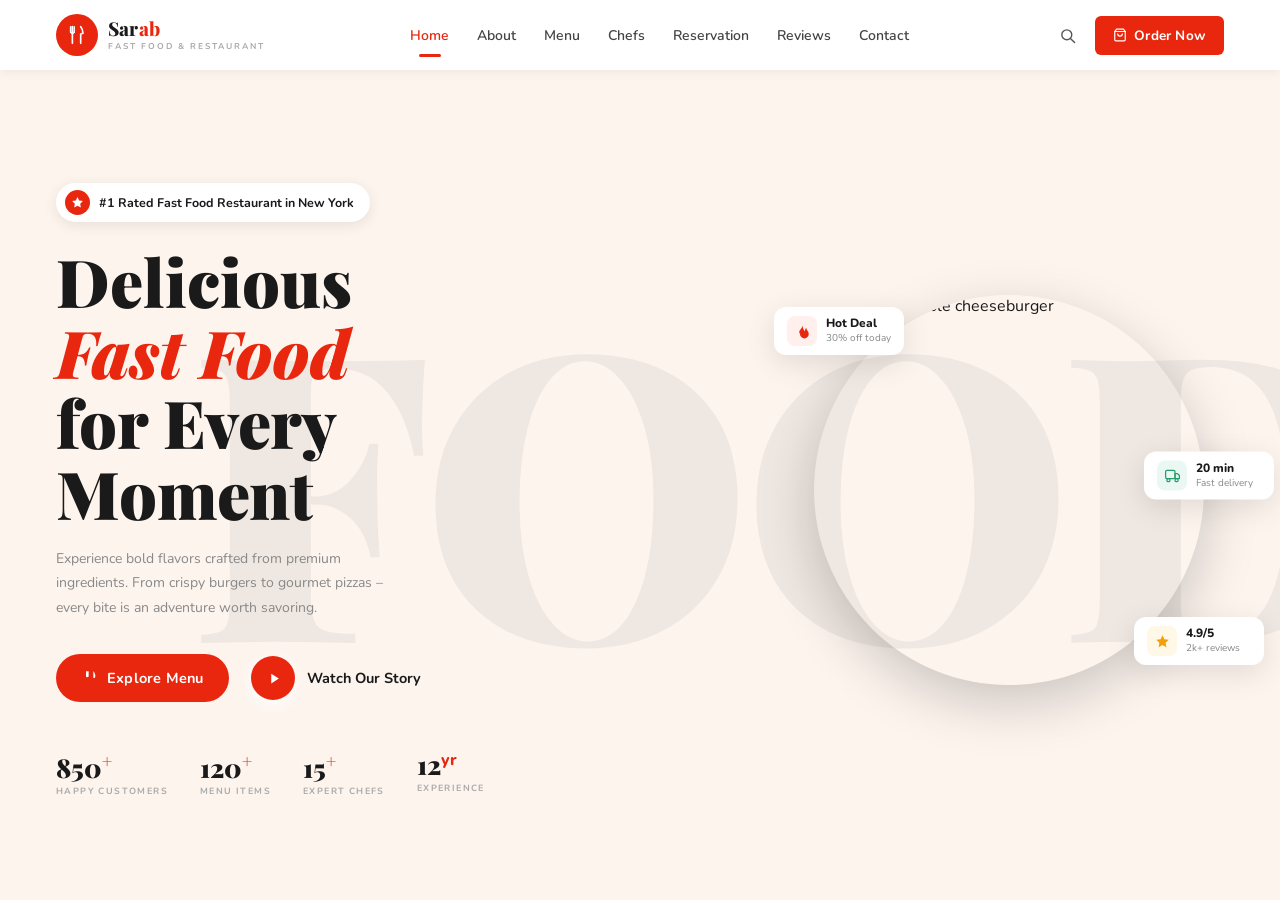
==== commit 3d408172: "Add root index.html for GitHub Pages" ====
--- a/index.html
+++ b/index.html
@@ -2,402 +2,557 @@
 <html lang="en">
 <head>
   <meta charset="UTF-8" />
-  <meta name="viewport" content="width=device-width, initial-scale=1.0" />
-  <title>SummitPath — Himalayan Eco-Trek</title>
-  <link rel="preconnect" href="https://fonts.googleapis.com" />
-  <link rel="preconnect" href="https://fonts.gstatic.com" crossorigin />
-  <link href="https://fonts.googleapis.com/css2?family=Playfair+Display:wght@400;700;900&family=Raleway:wght@300;400;500;600&display=swap" rel="stylesheet" />
-  <link rel="stylesheet" href="style.css" />
+  <meta name="viewport" content="width=device-width, initial-scale=1.0"/>
+  <title>Sarab – Fast Food & Restaurant</title>
+  <link href="https://fonts.googleapis.com/css2?family=Playfair+Display:ital,wght@0,700;0,800;0,900;1,900&family=Nunito:wght@400;500;600;700;800&display=swap" rel="stylesheet"/>
+  <style>
+    *, *::before, *::after { box-sizing: border-box; margin: 0; padding: 0; }
+
+    :root {
+      --red:      #e8270e;
+      --red-dark: #c41f07;
+      --bg:       #fdf4ee;
+      --white:    #ffffff;
+      --text:     #1a1a1a;
+      --muted:    #888;
+      --shadow:   0 8px 30px rgba(0,0,0,.11);
+      --shadow-sm:0 4px 16px rgba(0,0,0,.08);
+    }
+
+    body {
+      font-family: 'Nunito', sans-serif;
+      background: var(--bg);
+      color: var(--text);
+      min-height: 100vh;
+      overflow-x: hidden;
+    }
+
+    /*  NAVBAR  */
+    nav {
+      display: flex;
+      align-items: center;
+      justify-content: space-between;
+      padding: 0 56px;
+      height: 70px;
+      background: var(--white);
+      box-shadow: 0 2px 10px rgba(0,0,0,.06);
+      position: sticky;
+      top: 0;
+      z-index: 100;
+    }
+
+    /* Logo */
+    .logo {
+      display: flex;
+      align-items: center;
+      gap: 10px;
+      text-decoration: none;
+      flex-shrink: 0;
+    }
+    .logo-icon {
+      width: 42px;
+      height: 42px;
+      background: var(--red);
+      border-radius: 50%;
+      display: flex;
+      align-items: center;
+      justify-content: center;
+      flex-shrink: 0;
+    }
+    /* Fork + spoon / cutlery SVG — matching the original closely */
+    .logo-icon svg { width: 24px; height: 24px; }
+
+    .logo-text { line-height: 1.15; }
+    .logo-name {
+      font-family: 'Playfair Display', serif;
+      font-size: 19px;
+      font-weight: 800;
+      letter-spacing: .2px;
+      display: inline;
+    }
+    .logo-name .black { color: #1a1a1a; }
+    .logo-name .orange { color: var(--red); }
+
+    .logo-tagline {
+      display: block;
+      font-size: 8.5px;
+      font-weight: 700;
+      letter-spacing: 2px;
+      text-transform: uppercase;
+      color: #aaa;
+      margin-top: 1px;
+    }
+
+    /* Nav links */
+    .nav-links {
+      display: flex;
+      align-items: center;
+      gap: 2px;
+      list-style: none;
+    }
+    .nav-links a {
+      text-decoration: none;
+      font-size: 14px;
+      font-weight: 600;
+      color: #444;
+      padding: 6px 13px;
+      transition: color .2s;
+      position: relative;
+    }
+    .nav-links a:hover { color: var(--red); }
+    .nav-links li.active a { color: var(--red); }
+    .nav-links li.active a::after {
+      content: '';
+      position: absolute;
+      bottom: -6px;
+      left: 50%;
+      transform: translateX(-50%);
+      width: 22px;
+      height: 3px;
+      background: var(--red);
+      border-radius: 2px;
+    }
+
+    /* Right side */
+    .nav-right { display: flex; align-items: center; gap: 14px; }
+
+    .nav-search {
+      background: none;
+      border: none;
+      cursor: pointer;
+      color: #555;
+      display: flex;
+      align-items: center;
+      padding: 5px;
+    }
+    .nav-search svg {
+      width: 17px; height: 17px;
+      stroke: currentColor; fill: none;
+      stroke-width: 2; stroke-linecap: round;
+    }
+
+    .btn-order {
+      display: inline-flex;
+      align-items: center;
+      gap: 7px;
+      background: var(--red);
+      color: var(--white);
+      border: none;
+      padding: 10px 18px;
+      border-radius: 6px;
+      font-family: 'Nunito', sans-serif;
+      font-size: 13.5px;
+      font-weight: 700;
+      cursor: pointer;
+      text-decoration: none;
+      transition: background .2s;
+      letter-spacing: .2px;
+    }
+    .btn-order:hover { background: var(--red-dark); }
+    .btn-order svg { width: 14px; height: 14px; fill: none; stroke: white; stroke-width: 2; stroke-linecap: round; stroke-linejoin: round; }
+
+    /* HERO */
+    .hero {
+      display: flex;
+      align-items: center;
+      justify-content: space-between;
+      min-height: calc(100vh - 70px);
+      padding: 50px 56px 40px 56px;
+      position: relative;
+      overflow: hidden;
+    }
+
+    /* Watermark letters "FOOD" */
+    .watermark {
+      position: absolute;
+      top: 50%;
+      left: 50%;
+      transform: translate(-38%, -52%);
+      font-family: 'Playfair Display', serif;
+      font-size: 400px;
+      font-weight: 900;
+      color: rgba(0,0,0,.055);
+      line-height: 1;
+      pointer-events: none;
+      z-index: 0;
+      letter-spacing: -10px;
+      user-select: none;
+      white-space: nowrap;
+    }
+
+    /* Left column */
+    .hero-left {
+      position: relative;
+      z-index: 2;
+      max-width: 460px;
+    }
+
+    /* Badge */
+    .badge {
+      display: inline-flex;
+      align-items: center;
+      gap: 9px;
+      background: var(--white);
+      border-radius: 50px;
+      padding: 7px 16px 7px 9px;
+      font-size: 12.5px;
+      font-weight: 700;
+      color: var(--text);
+      box-shadow: 0 3px 14px rgba(0,0,0,.09);
+      margin-bottom: 24px;
+    }
+    .badge-star {
+      width: 25px; height: 25px;
+      background: var(--red);
+      border-radius: 50%;
+      display: flex; align-items: center; justify-content: center;
+      flex-shrink: 0;
+    }
+    .badge-star svg { width: 13px; height: 13px; fill: var(--white); }
+
+    /* Headline */
+    .hero-title {
+      font-family: 'Playfair Display', serif;
+      font-size: 66px;
+      font-weight: 900;
+      line-height: 1.07;
+      color: var(--text);
+      margin-bottom: 18px;
+    }
+    .hero-title .red { color: var(--red); font-style: italic; }
+
+    /* Sub text — fixed line breaks matching the design */
+    .hero-sub {
+      font-size: 14px;
+      line-height: 1.75;
+      color: var(--muted);
+      margin-bottom: 34px;
+      /* narrow width so lines break exactly as in design */
+      max-width: 340px;
+    }
+
+    /* CTA buttons */
+    .hero-cta {
+      display: flex;
+      align-items: center;
+      gap: 22px;
+      margin-bottom: 50px;
+    }
+
+    .btn-primary {
+      display: inline-flex;
+      align-items: center;
+      gap: 9px;
+      background: var(--red);
+      color: var(--white);
+      padding: 14px 26px;
+      border-radius: 50px;
+      font-size: 14.5px;
+      font-weight: 700;
+      text-decoration: none;
+      border: none;
+      cursor: pointer;
+      transition: background .2s;
+      letter-spacing: .2px;
+    }
+    .btn-primary:hover { background: var(--red-dark); }
+    .btn-primary svg {
+      width: 16px; height: 16px;
+      fill: white;
+    }
+
+    /* Play button — orange circle */
+    .btn-play {
+      display: inline-flex;
+      align-items: center;
+      gap: 12px;
+      text-decoration: none;
+      font-size: 14.5px;
+      font-weight: 700;
+      color: var(--text);
+      background: none;
+      border: none;
+      cursor: pointer;
+    }
+    .play-circle {
+      width: 44px; height: 44px;
+      background: var(--red);        /* orange/red — matching original */
+      border-radius: 50%;
+      display: flex; align-items: center; justify-content: center;
+      flex-shrink: 0;
+      box-shadow: 0 4px 14px rgb(255, 255, 255);
+    }
+    .play-circle svg {
+      width: 13px; height: 13px;
+      fill: var(--white);
+      margin-left: 2px;
+    }
+
+    /* Stats */
+    .stats { display: flex; gap: 32px; }
+    .stat-val {
+      font-family: 'Playfair Display', serif;
+      font-size: 26px;
+      font-weight: 900;
+      color: var(--text);
+      line-height: 1;
+    }
+    .stat-val sup { color: var(--red); font-size: 18px; }
+    .stat-label {
+      font-size: 9px;
+      font-weight: 700;
+      letter-spacing: 1.4px;
+      text-transform: uppercase;
+      color: #aaa;
+      margin-top: 4px;
+    }
+
+    /*  RIGHT SIDE  */
+    .hero-right {
+      position: relative;
+      z-index: 2;
+      flex-shrink: 0;
+      width: 430px;
+      height: 430px;
+    }
+
+    /* Circular burger image */
+    .food-circle {
+      width: 390px;
+      height: 390px;
+      border-radius: 50%;
+      overflow: hidden;
+      position: absolute;
+      top: 50%;
+      left: 50%;
+      transform: translate(-50%, -50%);
+      box-shadow: 0 18px 55px rgba(0,0,0,.20);
+      z-index: 2;
+    }
+    .food-circle img {
+      width: 100%;
+      height: 100%;
+      object-fit: cover;
+      object-position: center;
+    }
+
+    /* Floating cards */
+    .float-card {
+      position: absolute;
+      background: var(--white);
+      border-radius: 12px;
+      padding: 9px 13px;
+      box-shadow: var(--shadow);
+      display: flex;
+      align-items: center;
+      gap: 9px;
+      z-index: 10;
+      min-width: 130px;
+    }
+    .card-icon {
+      width: 30px; height: 30px;
+      border-radius: 8px;
+      display: flex; align-items: center; justify-content: center;
+      flex-shrink: 0;
+    }
+    .card-label {
+      font-size: 12px; font-weight: 800; color: var(--text); line-height: 1;
+    }
+    .card-sub {
+      font-size: 10px; color: var(--muted); margin-top: 2px;
+    }
+
+    /* Hot Deal — upper left of circle */
+    .card-hot {
+      top: 32px;
+      left: -20px;
+    }
+    .card-hot .card-icon { background: #fff0ed; }
+    .card-hot svg { width: 15px; height: 15px; fill: var(--red); }
+
+    /* 20 min — right side, mid */
+    .card-delivery {
+      top: 50%;
+      right: -50px;
+      transform: translateY(-80%);
+    }
+    .card-delivery .card-icon { background: #ebf7f2; }
+    .card-delivery svg { width: 15px; height: 15px; fill: none; stroke: #22a06b; stroke-width: 2; stroke-linecap: round; stroke-linejoin: round; }
+
+    /* 4.9/5 — bottom right */
+    .card-rating {
+      bottom: 40px;
+      right: -40px;
+    }
+    .card-rating .card-icon { background: #fff8e6; }
+    .card-rating svg { width: 15px; height: 15px; fill: #f59e0b; }
+  </style>
 </head>
 <body>
 
-  <!-- ===== NAVIGATION ===== -->
-  <nav class="navbar" id="navbar">
-    <div class="nav-container">
-      <div class="nav-logo">
-        <span class="logo-symbol">&#9651;</span>
-        <span class="logo-text">SummitPath</span>
-      </div>
-      <ul class="nav-links">
-        <li><a href="#treks">Treks</a></li>
-        <li><a href="#experience">Experience</a></li>
-        <li><a href="#about">About</a></li>
-        <li><a href="#contact">Contact</a></li>
-      </ul>
-      <a href="#contact" class="nav-cta">Book a Trek</a>
-      <button class="hamburger" id="hamburger" aria-label="Menu">
-        <span></span><span></span><span></span>
-      </button>
-    </div>
-    <div class="mobile-menu" id="mobile-menu">
-      <a href="#treks">Treks</a>
-      <a href="#experience">Experience</a>
-      <a href="#about">About</a>
-      <a href="#contact">Contact</a>
-    </div>
-  </nav>
-
-  <!-- ===== HERO SECTION ===== -->
-  <section class="hero" id="home">
-    <div class="hero-bg"></div>
-    <div class="hero-overlay"></div>
-    <div class="hero-content">
-      <p class="hero-eyebrow">Nepal · Tibet · Bhutan</p>
-      <h1 class="hero-title">Where the World<br /><em>Stands Still</em></h1>
-      <p class="hero-subtitle">
-        Guided Himalayan treks designed for those who seek stillness,
-        altitude, and transformation. Small groups. Zero trace. Pure experience.
-      </p>
-      <div class="hero-buttons">
-        <a href="#treks" class="btn btn-primary">Explore Treks</a>
-        <a href="#experience" class="btn btn-ghost">Watch Story</a>
-      </div>
-      <div class="hero-scroll-hint">
-        <span>Scroll to discover</span>
-        <div class="scroll-line"></div>
-      </div>
-    </div>
-    <div class="hero-altitude">
-      <span>8,849m</span>
-      <span class="altitude-label">Mt. Everest</span>
-    </div>
-  </section>
-
-  <!-- ===== STATS BAR ===== -->
-  <section class="stats-bar reveal">
-    <div class="stats-container">
-      <div class="stat-item">
-        <span class="stat-number">14+</span>
-        <span class="stat-label">Years of Experience</span>
-      </div>
-      <div class="stat-divider"></div>
-      <div class="stat-item">
-        <span class="stat-number">2,400+</span>
-        <span class="stat-label">Trekkers Guided</span>
-      </div>
-      <div class="stat-divider"></div>
-      <div class="stat-item">
-        <span class="stat-number">38</span>
-        <span class="stat-label">Trail Routes</span>
-      </div>
-      <div class="stat-divider"></div>
-      <div class="stat-item">
-        <span class="stat-number">0</span>
-        <span class="stat-label">Serious Incidents</span>
-      </div>
-    </div>
-  </section>
-
-  <!-- ===== TREK CARDS SECTION ===== -->
-  <section class="treks-section" id="treks">
-    <div class="section-header reveal">
-      <p class="section-eyebrow">Our Routes</p>
-      <h2 class="section-title">Choose Your Altitude</h2>
-      <p class="section-subtitle">
-        Every route is led by a certified Sherpa guide and designed for your fitness level.
-        All treks include acclimatization days, meals, and camp equipment.
-      </p>
-    </div>
-
-    <div class="cards-grid">
-
-      <div class="trek-card reveal">
-        <div class="card-header beginner">
-          <div class="card-gradient-bg"></div>
-          <span class="difficulty-badge beginner-badge">Beginner</span>
-          <div class="card-mountain-art">
-            <svg viewBox="0 0 300 140" xmlns="http://www.w3.org/2000/svg">
-              <polygon points="50,130 150,20 250,130" fill="rgba(255,255,255,0.07)" />
-              <polygon points="0,130 90,55 180,130" fill="rgba(255,255,255,0.05)" />
-              <polygon points="120,130 200,40 280,130" fill="rgba(255,255,255,0.06)" />
-              <line x1="0" y1="130" x2="300" y2="130" stroke="rgba(200,169,110,0.3)" stroke-width="1" />
-            </svg>
-          </div>
-          <div class="card-header-text">
-            <h3>Poon Hill Trek</h3>
-            <p>Ghorepani, Nepal</p>
-          </div>
+<!--  NAVBAR -->
+<nav>
+  <a href="#" class="logo">
+    <div class="logo-icon">
+      <!-- Fork & knife icon matching original: two utensils side by side -->
+      <svg viewBox="0 0 26 26" fill="none" xmlns="http://www.w3.org/2000/svg">
+        <!-- Fork: handle + 3 tines -->
+        <line x1="8" y1="4" x2="8" y2="22" stroke="white" stroke-width="1.8" stroke-linecap="round"/>
+        <line x1="6" y1="4" x2="6" y2="10" stroke="white" stroke-width="1.5" stroke-linecap="round"/>
+        <line x1="8" y1="4" x2="8" y2="10" stroke="white" stroke-width="1.5" stroke-linecap="round"/>
+        <line x1="10" y1="4" x2="10" y2="10" stroke="white" stroke-width="1.5" stroke-linecap="round"/>
+        <path d="M6 10 Q8 13 10 10" stroke="white" stroke-width="1.5" fill="none" stroke-linecap="round"/>
+        <!-- Knife: blade + handle -->
+        <path d="M17 4 C17 4 19.5 7 19.5 11 L17 12 L17 22" stroke="white" stroke-width="1.8" stroke-linecap="round" stroke-linejoin="round"/>
+      </svg>
+    </div>
+    <div class="logo-text">
+      <div class="logo-name">
+        <span class="black">Sar</span><span class="orange">ab</span>
+      </div>
+      <span class="logo-tagline">Fast Food &amp; Restaurant</span>
+    </div>
+  </a>
+
+  <ul class="nav-links">
+    <li class="active"><a href="#">Home</a></li>
+    <li><a href="#">About</a></li>
+    <li><a href="#">Menu</a></li>
+    <li><a href="#">Chefs</a></li>
+    <li><a href="#">Reservation</a></li>
+    <li><a href="#">Reviews</a></li>
+    <li><a href="#">Contact</a></li>
+  </ul>
+
+  <div class="nav-right">
+    <button class="nav-search" aria-label="Search">
+      <svg viewBox="0 0 24 24"><circle cx="11" cy="11" r="7"/><line x1="16.5" y1="16.5" x2="22" y2="22"/></svg>
+    </button>
+    <a href="#" class="btn-order">
+      <!-- Shopping bag icon -->
+      <svg viewBox="0 0 24 24">
+        <path d="M6 2L3 6v14a2 2 0 002 2h14a2 2 0 002-2V6l-3-4z"/>
+        <line x1="3" y1="6" x2="21" y2="6"/>
+        <path d="M16 10a4 4 0 01-8 0"/>
+      </svg>
+      Order Now
+    </a>
+  </div>
+</nav>
+
+<!--  HERO  -->
+<section class="hero">
+
+  <!-- Watermark FOOD — positioned so right O is half-hidden by burger -->
+  <div class="watermark">FOOD</div>
+
+  <!-- LEFT -->
+  <div class="hero-left">
+
+    <div class="badge">
+      <div class="badge-star">
+        <svg viewBox="0 0 24 24"><path d="M12 2l3.09 6.26L22 9.27l-5 4.87 1.18 6.88L12 17.77l-6.18 3.25L7 14.14 2 9.27l6.91-1.01L12 2z"/></svg>
+      </div>
+      #1 Rated Fast Food Restaurant in New York
+    </div>
+
+    <h1 class="hero-title">
+      Delicious<br>
+      <span class="red">Fast Food</span><br>
+      for Every<br>
+      Moment
+    </h1>
+
+    <p class="hero-sub">
+      Experience bold flavors crafted from premium ingredients.
+      From crispy burgers to gourmet pizzas – every bite is an
+      adventure worth savoring.
+    </p>
+
+    <div class="hero-cta">
+      <a href="#" class="btn-primary">
+        <!-- Fork/menu icon -->
+        <svg viewBox="0 0 24 24">
+          <line x1="8" y1="2" x2="8" y2="22"/>
+          <path d="M6 2v7a2 2 0 002 2 2 2 0 002-2V2"/>
+          <line x1="17" y1="2" x2="17" y2="22"/>
+          <path d="M17 2c0 0 3 3 3 7s-3 3-3 3"/>
+        </svg>
+        Explore Menu
+      </a>
+      <a href="#" class="btn-play">
+        <div class="play-circle">
+          <svg viewBox="0 0 24 24"><polygon points="6,3 20,12 6,21"/></svg>
         </div>
-        <div class="card-body">
-          <div class="card-meta">
-            <span class="meta-item">&#128336; 5 Days</span>
-            <span class="meta-item">&#128202; 3,210m Peak</span>
-            <span class="meta-item">&#9971; Apr – Nov</span>
-          </div>
-          <p class="card-description">
-            The classic sunrise trek. Wake before dawn and witness the Annapurna range
-            turn gold in front of you. No technical climbing required.
-          </p>
-          <div class="card-footer">
-            <div class="card-price">
-              <span class="price-label">From</span>
-              <span class="price-amount">NPR 28,000</span>
-            </div>
-            <a href="#contact" class="card-btn">View Route</a>
-          </div>
-        </div>
-      </div>
-
-      <div class="trek-card reveal" style="animation-delay: 0.15s;">
-        <div class="card-header moderate">
-          <div class="card-gradient-bg"></div>
-          <span class="difficulty-badge moderate-badge">Moderate</span>
-          <div class="card-mountain-art">
-            <svg viewBox="0 0 300 140" xmlns="http://www.w3.org/2000/svg">
-              <polygon points="150,10 250,130 50,130" fill="rgba(255,255,255,0.08)" />
-              <polygon points="20,130 100,40 190,130" fill="rgba(255,255,255,0.05)" />
-              <polygon points="110,130 200,30 290,130" fill="rgba(255,255,255,0.06)" />
-              <line x1="0" y1="130" x2="300" y2="130" stroke="rgba(200,169,110,0.3)" stroke-width="1" />
-            </svg>
-          </div>
-          <div class="card-header-text">
-            <h3>Everest Base Camp</h3>
-            <p>Khumbu, Nepal</p>
-          </div>
-        </div>
-        <div class="card-body">
-          <div class="card-meta">
-            <span class="meta-item">&#128336; 14 Days</span>
-            <span class="meta-item">&#128202; 5,364m Peak</span>
-            <span class="meta-item">&#9971; Mar – May</span>
-          </div>
-          <p class="card-description">
-            Stand at the foot of the world's highest peak. Traverse glaciers,
-            Buddhist monasteries, and the legendary Sherpa villages of Namche Bazaar.
-          </p>
-          <div class="card-footer">
-            <div class="card-price">
-              <span class="price-label">From</span>
-              <span class="price-amount">NPR 95,000</span>
-            </div>
-            <a href="#contact" class="card-btn">View Route</a>
-          </div>
-        </div>
-      </div>
-
-      <div class="trek-card reveal" style="animation-delay: 0.3s;">
-        <div class="card-header expert">
-          <div class="card-gradient-bg"></div>
-          <span class="difficulty-badge expert-badge">Expert</span>
-          <div class="card-mountain-art">
-            <svg viewBox="0 0 300 140" xmlns="http://www.w3.org/2000/svg">
-              <polygon points="150,5 270,130 30,130" fill="rgba(255,255,255,0.09)" />
-              <polygon points="0,130 110,35 210,130" fill="rgba(255,255,255,0.05)" />
-              <polygon points="90,130 200,25 300,130" fill="rgba(255,255,255,0.06)" />
-              <line x1="0" y1="130" x2="300" y2="130" stroke="rgba(200,169,110,0.3)" stroke-width="1" />
-            </svg>
-          </div>
-          <div class="card-header-text">
-            <h3>Annapurna Circuit</h3>
-            <p>Thorong La, Nepal</p>
-          </div>
-        </div>
-        <div class="card-body">
-          <div class="card-meta">
-            <span class="meta-item">&#128336; 21 Days</span>
-            <span class="meta-item">&#128202; 5,416m Peak</span>
-            <span class="meta-item">&#9971; Oct – Nov</span>
-          </div>
-          <p class="card-description">
-            The full circuit. Cross the world's highest trekking pass at 5,416m.
-            Traverse every climate zone from subtropical jungle to high arctic desert.
-          </p>
-          <div class="card-footer">
-            <div class="card-price">
-              <span class="price-label">From</span>
-              <span class="price-amount">NPR 145,000</span>
-            </div>
-            <a href="#contact" class="card-btn">View Route</a>
-          </div>
-        </div>
-      </div>
-
-    </div>
-  </section>
-
-  <!-- ===== IMAGE / EXPERIENCE SECTION ===== -->
-  <section class="experience-section" id="experience">
-    <div class="experience-inner reveal">
-      <div class="experience-text">
-        <p class="section-eyebrow">The SummitPath Promise</p>
-        <h2 class="experience-quote">
-          "Not a tourist.<br />Not an athlete.<br /><em>A witness.</em>"
-        </h2>
-        <p class="experience-body">
-          We believe the mountain teaches what the classroom cannot. Every trek we design
-          includes mandatory slow days — not for rest, but for observation. You'll learn
-          to read weather in cloud formations, cook over a single-burner stove at altitude,
-          and navigate with a paper map. Leave-no-trace is not a policy here. It is culture.
-        </p>
-        <a href="#treks" class="btn btn-primary">See All Treks</a>
-      </div>
-      <div class="experience-visual">
-        <div class="visual-card-stack">
-          <div class="visual-card vc1">
-            <div class="vc-landscape">
-              <svg viewBox="0 0 280 180" xmlns="http://www.w3.org/2000/svg">
-                <defs>
-                  <linearGradient id="sky1" x1="0" y1="0" x2="0" y2="1">
-                    <stop offset="0%" stop-color="#1a2a4a" />
-                    <stop offset="100%" stop-color="#4a6a8a" />
-                  </linearGradient>
-                  <linearGradient id="snow1" x1="0" y1="0" x2="0" y2="1">
-                    <stop offset="0%" stop-color="#e8e4d4" />
-                    <stop offset="100%" stop-color="#b8b4a4" />
-                  </linearGradient>
-                </defs>
-                <rect width="280" height="180" fill="url(#sky1)" />
-                <circle cx="220" cy="35" r="18" fill="#c8a020" opacity="0.9" />
-                <polygon points="70,155 140,40 210,155" fill="url(#snow1)" />
-                <polygon points="0,155 60,70 120,155" fill="#8a9aaa" />
-                <polygon points="160,155 220,65 280,155" fill="#7a8a9a" />
-                <polygon points="100,155 140,60 180,155" fill="#d0cec0" opacity="0.6" />
-                <rect x="0" y="155" width="280" height="25" fill="#4a5a3a" />
-                <rect x="0" y="165" width="280" height="15" fill="#3a4a2a" />
-              </svg>
-            </div>
-            <p class="vc-label">Dawn at Thorong La Pass</p>
-          </div>
-          <div class="visual-card vc2">
-            <div class="vc-landscape">
-              <svg viewBox="0 0 200 130" xmlns="http://www.w3.org/2000/svg">
-                <defs>
-                  <linearGradient id="sky2" x1="0" y1="0" x2="0" y2="1">
-                    <stop offset="0%" stop-color="#0a1520" />
-                    <stop offset="100%" stop-color="#1a3050" />
-                  </linearGradient>
-                </defs>
-                <rect width="200" height="130" fill="url(#sky2)" />
-                <circle cx="30" cy="25" r="3" fill="white" opacity="0.8" />
-                <circle cx="80" cy="15" r="2" fill="white" opacity="0.6" />
-                <circle cx="140" cy="30" r="2.5" fill="white" opacity="0.7" />
-                <circle cx="170" cy="12" r="1.5" fill="white" opacity="0.5" />
-                <circle cx="60" cy="40" r="1.5" fill="white" opacity="0.4" />
-                <polygon points="30,110 90,35 150,110" fill="#2a3040" />
-                <polygon points="80,110 130,45 180,110" fill="#1e2838" />
-                <polygon points="0,110 50,60 100,110" fill="#263040" />
-                <polygon points="80,110 90,38 100,110" fill="#9a9a8a" opacity="0.5" />
-                <rect x="0" y="110" width="200" height="20" fill="#1a2010" />
-                <rect x="85" y="85" width="3" height="25" fill="#8a7a50" opacity="0.5" />
-                <polygon points="80,85 88,70 96,85" fill="#c8a060" opacity="0.4" />
-              </svg>
-            </div>
-            <p class="vc-label">Starfield · 4,200m</p>
-          </div>
-          <div class="visual-card vc3">
-            <div class="vc-badge">ECO CERTIFIED</div>
-          </div>
-        </div>
-      </div>
-    </div>
-  </section>
-
-  <!-- ===== CTA SECTION ===== -->
-  <section class="cta-section" id="about">
-    <div class="cta-inner reveal">
-      <p class="section-eyebrow">Ready?</p>
-      <h2 class="cta-title">Your Trek Begins<br />With One Message</h2>
-      <p class="cta-subtitle">
-        Tell us your fitness level, available dates, and dream altitude.
-        We'll design a custom route within 48 hours — no commitment required.
-      </p>
-      <div class="cta-buttons">
-        <a href="#contact" class="btn btn-primary btn-large">Plan My Trek</a>
-        <a href="mailto:hello@summitpath.np" class="btn btn-ghost">Email Us</a>
-      </div>
-      <p class="cta-note">&#10003; Free consultation &nbsp;&nbsp; &#10003; No deposit until confirmed &nbsp;&nbsp; &#10003; Full refund policy</p>
-    </div>
-  </section>
-
-  <!-- ===== CONTACT / FOOTER ===== -->
-  <footer class="footer" id="contact">
-    <div class="footer-top">
-      <div class="footer-brand">
-        <div class="footer-logo">
-          <span class="logo-symbol">&#9651;</span>
-          <span class="logo-text">SummitPath</span>
-        </div>
-        <p class="footer-tagline">
-          Himalayan Eco-Trek Co.<br />
-          Thamel, Kathmandu, Nepal 44600
-        </p>
-        <p class="footer-contact-info">
-          &#128222; +977-1-4780000<br />
-          &#9993; hello@summitpath.np
-        </p>
-      </div>
-      <div class="footer-links-group">
-        <h4>Treks</h4>
-        <ul>
-          <li><a href="#">Poon Hill</a></li>
-          <li><a href="#">Everest Base Camp</a></li>
-          <li><a href="#">Annapurna Circuit</a></li>
-          <li><a href="#">Langtang Valley</a></li>
-          <li><a href="#">Manaslu Circuit</a></li>
-        </ul>
-      </div>
-      <div class="footer-links-group">
-        <h4>Company</h4>
-        <ul>
-          <li><a href="#">Our Guides</a></li>
-          <li><a href="#">Eco Policy</a></li>
-          <li><a href="#">Safety Record</a></li>
-          <li><a href="#">Press</a></li>
-        </ul>
-      </div>
-      <div class="footer-links-group">
-        <h4>Plan</h4>
-        <ul>
-          <li><a href="#">What to Pack</a></li>
-          <li><a href="#">Permit Guide</a></li>
-          <li><a href="#">Altitude FAQ</a></li>
-          <li><a href="#">Insurance</a></li>
-        </ul>
-      </div>
-    </div>
-    <div class="footer-bottom">
-      <p class="footer-copy">
-        &copy; 2025 SummitPath Eco-Trek Pvt. Ltd. &nbsp;|&nbsp; All rights reserved
-      </p>
-      <p class="footer-legal">
-        <a href="#">Privacy</a> &nbsp;&bull;&nbsp;
-        <a href="#">Terms</a> &nbsp;&bull;&nbsp;
-        <a href="#">Cookies</a>
-      </p>
-    </div>
-  </footer>
-
-  <script>
-    // Sticky navbar effect
-    const navbar = document.getElementById('navbar');
-    window.addEventListener('scroll', () => {
-      if (window.scrollY > 50) {
-        navbar.classList.add('scrolled');
-      } else {
-        navbar.classList.remove('scrolled');
-      }
-    });
-
-    // Hamburger menu toggle
-    const hamburger = document.getElementById('hamburger');
-    const mobileMenu = document.getElementById('mobile-menu');
-    hamburger.addEventListener('click', () => {
-      mobileMenu.classList.toggle('open');
-      hamburger.classList.toggle('active');
-    });
-
-    // Scroll-triggered fade-in using IntersectionObserver (Phase 5 self-learning)
-    const observer = new IntersectionObserver((entries) => {
-      entries.forEach(entry => {
-        if (entry.isIntersecting) {
-          entry.target.classList.add('visible');
-        }
-      });
-    }, { threshold: 0.12 });
-
-    document.querySelectorAll('.reveal').forEach(el => {
-      observer.observe(el);
-    });
-  </script>
+        Watch Our Story
+      </a>
+    </div>
+
+    <div class="stats">
+      <div>
+        <div class="stat-val">850<sup>+</sup></div>
+        <div class="stat-label">Happy Customers</div>
+      </div>
+      <div>
+        <div class="stat-val">120<sup>+</sup></div>
+        <div class="stat-label">Menu Items</div>
+      </div>
+      <div>
+        <div class="stat-val">15<sup>+</sup></div>
+        <div class="stat-label">Expert Chefs</div>
+      </div>
+      <div>
+        <div class="stat-val">12<sup style="color:var(--red);font-size:16px;font-family:'Nunito',sans-serif;font-weight:800;">yr</sup></div>
+        <div class="stat-label">Experience</div>
+      </div>
+    </div>
+  </div>
+
+  <!-- RIGHT: burger + floating cards -->
+  <div class="hero-right">
+
+    <div class="food-circle">
+      <img
+        src="https://images.unsplash.com/photo-1568901346375-23c9450c58cd?w=800&q=80"
+        alt="Delicious double cheeseburger"
+      />
+    </div>
+
+    <!-- Hot Deal card — top left, overlapping circle edge -->
+    <div class="float-card card-hot">
+      <div class="card-icon">
+        <svg viewBox="0 0 24 24"><path d="M12 2c0 6-8 8-4 14a7 7 0 0014 0c0-5-4-6-4-10-2 2-2 4-2 6-2-2-4-6-4-10z"/></svg>
+      </div>
+      <div>
+        <div class="card-label">Hot Deal</div>
+        <div class="card-sub">30% off today</div>
+      </div>
+    </div>
+
+    <!-- 20 min delivery — right of circle -->
+    <div class="float-card card-delivery">
+      <div class="card-icon">
+        <svg viewBox="0 0 24 24"><rect x="1" y="3" width="15" height="13" rx="2"/><path d="M16 8h4l3 3v5h-7V8z"/><circle cx="5.5" cy="18.5" r="2.5"/><circle cx="18.5" cy="18.5" r="2.5"/></svg>
+      </div>
+      <div>
+        <div class="card-label">20 min</div>
+        <div class="card-sub">Fast delivery</div>
+      </div>
+    </div>
+
+    <!-- 4.9/5 rating — bottom right -->
+    <div class="float-card card-rating">
+      <div class="card-icon">
+        <svg viewBox="0 0 24 24"><path d="M12 2l3.09 6.26L22 9.27l-5 4.87 1.18 6.88L12 17.77l-6.18 3.25L7 14.14 2 9.27l6.91-1.01L12 2z"/></svg>
+      </div>
+      <div>
+        <div class="card-label">4.9/5</div>
+        <div class="card-sub">2k+ reviews</div>
+      </div>
+    </div>
+
+  </div>
+</section>
+
 </body>
 </html>
